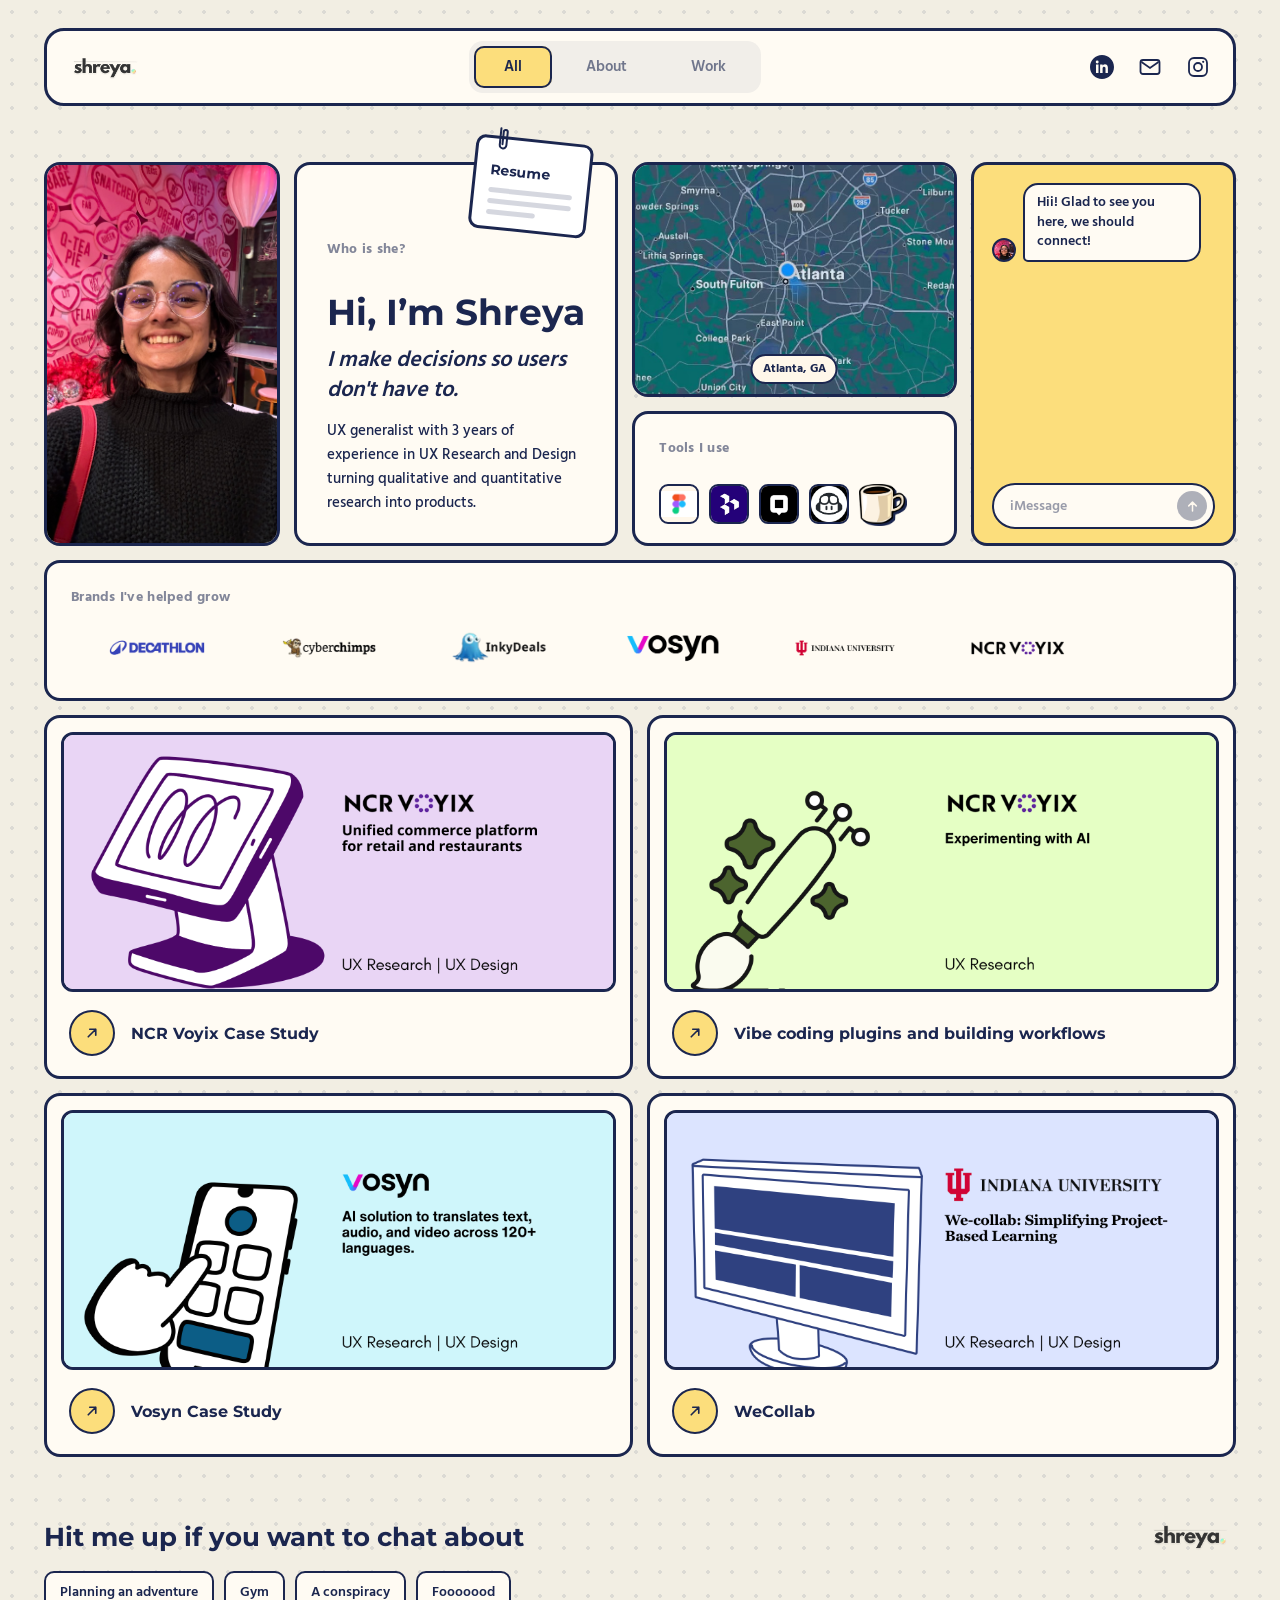
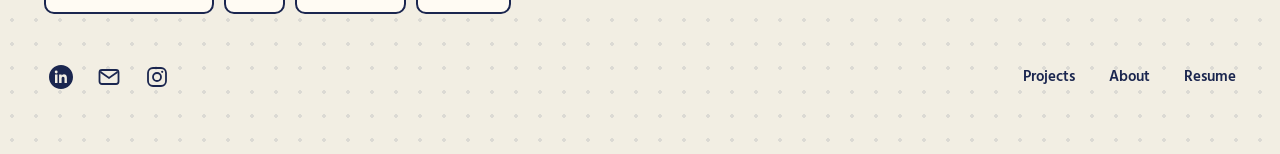
==== index.html @ 2e312603 "Center the case study column and stop the card overflowing on narrow screens Co-Authored-By: Claude " ====
<!DOCTYPE html>
<html lang="en">
<head>
  <!-- Google tag (gtag.js) -->
  <script async src="https://www.googletagmanager.com/gtag/js?id=G-S7SCK7FHKJ"></script>
  <script>
    window.dataLayer = window.dataLayer || [];
    function gtag(){dataLayer.push(arguments);}
    gtag('js', new Date());

    gtag('config', 'G-S7SCK7FHKJ');
  </script>
  <meta charset="UTF-8" />
  <meta name="viewport" content="width=device-width, initial-scale=1.0" />
  <title>Shreya Pabalkar — UX Researcher &amp; Designer</title>
  <meta name="description" content="Shreya Pabalkar — a UX Designer turning bizarre ideas into beautifully organized realities." />
  <link rel="preconnect" href="https://fonts.googleapis.com" />
  <link rel="preconnect" href="https://fonts.gstatic.com" crossorigin />
  <link href="https://fonts.googleapis.com/css2?family=Montserrat:wght@600;700;800&family=Hind:wght@400;500;600;700&display=swap" rel="stylesheet" />
  <link rel="stylesheet" href="style.css?v=51" />
  <link rel="icon" href="data:image/svg+xml,<svg xmlns='http://www.w3.org/2000/svg' viewBox='0 0 100 100'><text y='.9em' font-size='90'>☕</text></svg>" />
</head>
<body>

  <div class="page">

    <!-- ============ HEADER ============ -->
    <header class="site-header">
      <a class="logo" href="#home" data-nav="home">
        <img src="Homepage/mylogo.png" alt="Shreya Pabalkar" />
      </a>

      <nav class="tabs" aria-label="Main">
        <button class="tab is-active" data-tab="home">All</button>
        <button class="tab" data-tab="about">About</button>
        <button class="tab" data-tab="work">Work</button>
      </nav>

      <div class="socials">
        <a data-social="linkedin" href="#" target="_blank" rel="noopener" aria-label="LinkedIn">
          <svg viewBox="0 0 24 24"><path d="M12 0C5.4 0 0 5.4 0 12s5.4 12 12 12 12-5.4 12-12S18.6 0 12 0zM8.5 18H6V9.5h2.5V18zM7.2 8.4a1.45 1.45 0 1 1 0-2.9 1.45 1.45 0 0 1 0 2.9zM18 18h-2.5v-4.4c0-1.1-.4-1.8-1.4-1.8-.8 0-1.2.5-1.4 1-.1.2-.1.5-.1.7V18h-2.5V9.5h2.5v1.1c.3-.5 1-1.3 2.3-1.3 1.7 0 3 1.1 3 3.5V18z"/></svg>
        </a>
        <a data-social="email" href="#" aria-label="Email">
          <svg viewBox="0 0 24 24" fill="none" stroke="currentColor" stroke-width="1.8"><rect x="2.5" y="5" width="19" height="14" rx="2.5"/><path d="M3.5 7l8.5 6 8.5-6"/></svg>
        </a>
        <a data-social="instagram" href="#" target="_blank" rel="noopener" aria-label="Instagram">
          <svg viewBox="0 0 24 24" fill="none" stroke="currentColor" stroke-width="1.8"><rect x="3" y="3" width="18" height="18" rx="5"/><circle cx="12" cy="12" r="4"/><circle cx="17.2" cy="6.8" r="1.1" fill="currentColor" stroke="none"/></svg>
        </a>
      </div>
    </header>

    <!-- ============ VIEW: HOME ============ -->
    <main id="view-home" class="view">

      <div class="bento-grid">

        <!-- photo -->
        <div class="card box-b card-photo">
          <img id="hero-photo" alt="Shreya Pabalkar" />
        </div>

        <!-- about + resume -->
        <div class="card box-a card-intro">
          <a class="resume-paper" id="resume-link" data-resume href="#" target="_blank" rel="noopener" aria-label="Open resume PDF">
            <svg class="paperclip" viewBox="0 0 24 34" aria-hidden="true">
              <path d="M8 3 v20 a4 4 0 0 0 8 0 V7 a2.4 2.4 0 0 0 -4.8 0 v15"
                    fill="none" stroke="#1B264F" stroke-width="2.4" stroke-linecap="round"/>
            </svg>
            <span class="paper-title">Resume</span>
            <span class="paper-line"></span>
            <span class="paper-line"></span>
            <span class="paper-line short"></span>
          </a>
          <div class="intro-body">
            <p class="card-label" id="hero-label">Who is she?</p>
            <h1 id="hero-title"></h1>
            <p class="intro-tagline" id="hero-tagline"></p>
            <p class="intro-about" id="hero-about"></p>
          </div>
        </div>

        <!-- map -->
        <div class="card box-a card-map">
          <img src="Homepage/atlanta-map.jpg" alt="Map of Atlanta, GA" />
          <span class="map-label" id="map-label">Atlanta, GA</span>
        </div>

        <!-- tools -->
        <div class="card box-b card-tools">
          <p class="card-label">Tools I use</p>
          <div class="tools-row" id="tools-home">
            <span class="mug-wrap" id="mug-wrap" tabindex="0" role="img" aria-label="Coffee mug">
              <span class="steam" aria-hidden="true"><span></span><span></span><span></span></span>
              <img id="hero-mug" alt="" />
            </span>
          </div>
        </div>

        <!-- chat -->
        <div class="card chat-card card-chat" id="chat-card">
          <div class="chat-thread" id="chat-thread"></div>
          <form class="chat-input-row" id="chat-form" autocomplete="off">
            <input class="chat-input" id="chat-input" type="text" placeholder="iMessage" maxlength="180" aria-label="Type a message" />
            <button class="chat-send" id="chat-send" type="submit" aria-label="Send message" disabled>
              <svg viewBox="0 0 24 24" fill="none" stroke="currentColor" stroke-width="2.4" stroke-linecap="round" stroke-linejoin="round"><path d="M12 19V5M6 11l6-6 6 6"/></svg>
            </button>
          </form>
        </div>
      </div>

      <section class="brands-section">
        <div class="card box-white card-brands">
          <p class="card-label" id="brands-label">Brands that trust me</p>
          <div class="marquee">
            <div class="marquee-track" id="brands"></div>
          </div>
        </div>
      </section>

      <div class="projects-masonry">
        <div class="masonry-col" id="projects-home-col1"></div>
        <div class="masonry-col" id="projects-home-col2"></div>
      </div>
    </main>

    <!-- ============ VIEW: ABOUT ============ -->
    <main id="view-about" class="view" hidden>
      <div class="about-simple">
        <div class="card box-white card-story" id="about-story"></div>
        <div class="about-secondary">
          <div class="card box-a card-carousel" id="about-carousel"></div>
          <div class="card box-b card-spotify" id="about-spotify"></div>
        </div>
      </div>
    </main>

    <!-- ============ VIEW: WORK ============ -->
    <main id="view-work" class="view" hidden>
      <div class="card box-white card-timeline">
        <div class="timeline" id="timeline"></div>
      </div>
      <div class="projects-grid" id="projects-work"></div>
      <section class="testimonials-section" hidden>
        <div class="testimonials-grid" id="testimonials"></div>
      </section>
    </main>

    <!-- ============ VIEW: PROJECT DETAIL ============ -->
    <main id="view-project" class="view" hidden>
      <a class="back-link" id="project-back" href="#work" data-nav="work">← All work</a>
      <div class="project-layout no-nav" id="project-layout">
        <nav class="project-nav" id="project-nav" hidden>
          <ul id="project-nav-list"></ul>
        </nav>
        <div class="card box-white card-project-detail">
          <p class="card-label" id="project-category"></p>
          <h1 id="project-title"></h1>
          <!-- password gate: shown instead of the body for protected sub-pages (see unlockSecurePage in script.js) -->
          <div class="gate" id="project-gate" hidden>
            <svg class="gate-lock" viewBox="0 0 24 24" fill="none" stroke="currentColor" stroke-width="2" stroke-linecap="round" stroke-linejoin="round" aria-hidden="true"><rect x="4.5" y="10.5" width="15" height="10" rx="2.5"/><path d="M8 10.5V7.5a4 4 0 0 1 8 0v3"/></svg>
            <h2>This case study is password-protected</h2>
            <p>Enter the password to read it. Don't have one? <a data-social="email" href="#">Get in touch</a> and I'll send it over.</p>
            <form class="gate-form" id="gate-form" autocomplete="off">
              <div class="gate-field">
                <input class="gate-input" id="gate-input" type="password" placeholder="Password" aria-label="Password" aria-describedby="gate-error" autocomplete="off" autocapitalize="off" autocorrect="off" spellcheck="false" />
                <button class="gate-eye" id="gate-eye" type="button" aria-label="Show password" aria-pressed="false">
                  <svg class="eye-open" viewBox="0 0 24 24" fill="none" stroke="currentColor" stroke-width="2" stroke-linecap="round" stroke-linejoin="round" aria-hidden="true"><path d="M2 12s3.6-7 10-7 10 7 10 7-3.6 7-10 7S2 12 2 12z"/><circle cx="12" cy="12" r="3"/></svg>
                  <svg class="eye-off" viewBox="0 0 24 24" fill="none" stroke="currentColor" stroke-width="2" stroke-linecap="round" stroke-linejoin="round" aria-hidden="true"><path d="M3 3l18 18"/><path d="M10.6 6.1A10.7 10.7 0 0 1 12 6c6.4 0 10 6 10 6a17 17 0 0 1-3.2 3.9M6.6 7.6A17 17 0 0 0 2 12s3.6 6 10 6a10.5 10.5 0 0 0 4.2-.9"/><path d="M9.9 9.9a3 3 0 0 0 4.2 4.2"/></svg>
                </button>
              </div>
              <button class="gate-btn" id="gate-btn" type="submit">Unlock</button>
            </form>
            <p class="gate-error" id="gate-error" role="alert" hidden>That's not the right password — try again.</p>
          </div>
          <div class="project-body" id="project-body"></div>
          <div class="project-gallery" id="project-gallery"></div>
        </div>
      </div>
      <div class="card box-white card-more-projects">
        <p class="card-label">More case studies</p>
        <div class="more-projects-track" id="more-projects"></div>
      </div>
    </main>

    <!-- ============ FOOTER ============ -->
    <footer class="site-footer">
      <div class="footer-top">
        <div>
          <h2 id="chat-title">Hit me up if you want to chat about</h2>
          <div class="chat-chips" id="chat-chips"></div>
        </div>
        <a class="logo footer-logo" href="#home" data-nav="home">
          <img src="Homepage/mylogo.png" alt="Shreya Pabalkar" />
        </a>
      </div>
      <div class="footer-bottom">
        <div class="socials">
          <a data-social="linkedin" href="#" target="_blank" rel="noopener" aria-label="LinkedIn">
            <svg viewBox="0 0 24 24"><path d="M12 0C5.4 0 0 5.4 0 12s5.4 12 12 12 12-5.4 12-12S18.6 0 12 0zM8.5 18H6V9.5h2.5V18zM7.2 8.4a1.45 1.45 0 1 1 0-2.9 1.45 1.45 0 0 1 0 2.9zM18 18h-2.5v-4.4c0-1.1-.4-1.8-1.4-1.8-.8 0-1.2.5-1.4 1-.1.2-.1.5-.1.7V18h-2.5V9.5h2.5v1.1c.3-.5 1-1.3 2.3-1.3 1.7 0 3 1.1 3 3.5V18z"/></svg>
          </a>
          <a data-social="email" href="#" aria-label="Email">
            <svg viewBox="0 0 24 24" fill="none" stroke="currentColor" stroke-width="1.8"><rect x="2.5" y="5" width="19" height="14" rx="2.5"/><path d="M3.5 7l8.5 6 8.5-6"/></svg>
          </a>
          <a data-social="instagram" href="#" target="_blank" rel="noopener" aria-label="Instagram">
            <svg viewBox="0 0 24 24" fill="none" stroke="currentColor" stroke-width="1.8"><rect x="3" y="3" width="18" height="18" rx="5"/><circle cx="12" cy="12" r="4"/><circle cx="17.2" cy="6.8" r="1.1" fill="currentColor" stroke="none"/></svg>
          </a>
        </div>
        <nav class="footer-links">
          <a href="#work" data-nav="work">Projects</a>
          <a href="#about" data-nav="about">About</a>
          <a data-resume href="#" target="_blank" rel="noopener">Resume</a>
        </nav>
      </div>
    </footer>
  </div>

  <script src="script.js?v=43"></script>
</body>
</html>
---- style.css ----
/* ============ Shreya's portfolio — light neobrutalism ============
   Palette: cream page bg (F2EEE3, dot-grid texture), white cards, thick
   navy (1B264F) borders + hard offset shadows (no blur), yellow (FFD23F)
   as the one accent color for CTAs/active states. Project-card thumbnails
   keep their own pastel tints.
   Fonts: Montserrat (headings), Hind (body/UI, and italic for accent lines). */

:root {
  --bg: #F2EEE3;
  --card: #FFFBF3;
  --navy: #1B264F;         /* border / shadow / ink / decorative dark fills */
  --ink: #1B264F;
  --ink-soft: #4b4f5a;
  --muted: #6b6f78;
  --yellow: #fcde7c;
  --cream: #FFF7EA;         /* light text/fill used on top of navy or yellow */
  --box-a: #FFFBF3;
  --box-b: #FFFBF3;

  --border-w: 3px;
  --radius: 16px;
  --shadow-x: 5px;
  --shadow-y: 5px;
  --shadow: var(--shadow-x) var(--shadow-y) 0 var(--navy);
  --shadow-sm: 4px 4px 0 var(--navy);
}

* { margin: 0; padding: 0; box-sizing: border-box; }

body {
  font-family: "Hind", "Segoe UI", sans-serif;
  color: var(--ink);
  min-height: 100vh;
  background-color: var(--bg);
  background-image: radial-gradient(rgba(27, 38, 79, 0.10) 1.6px, transparent 1.6px);
  background-size: 24px 24px;
}

.page {
  max-width: 1240px;
  margin: 0 auto;
  padding: 28px 24px 60px;
}

h1, h2, .paper-title { font-family: "Montserrat", sans-serif; }

/* ============ card palette — neobrutalist: white, bordered, hard shadow ============ */
.card {
  background: var(--card);
  color: var(--ink);
  border-radius: var(--radius);
  padding: 24px;
  border: var(--border-w) solid var(--navy);
  box-shadow: none;
  transition: box-shadow 0.15s ease, transform 0.15s ease;
}
.card:hover { box-shadow: var(--shadow); }
.box-a, .box-b, .box-white { background: var(--card); color: var(--ink); }

.card-label {
  font-size: 13.5px;
  font-weight: 700;
  letter-spacing: 0.02em;
  color: rgba(27, 38, 79, 0.55);
  margin-bottom: 14px;
}

/* ============ header ============
   Sticky, white, bordered — stays put while the page scrolls beneath it
   (similar to marco.fyi's persistent nav). */
.site-header {
  position: sticky;
  top: 16px;
  z-index: 40;
  display: flex;
  align-items: center;
  justify-content: space-between;
  gap: 16px;
  margin-bottom: 56px;
  padding: 10px 18px;
  border-radius: 20px;
  background: var(--card);
  border: var(--border-w) solid var(--navy);
  box-shadow: none;
  transition: box-shadow 0.15s ease;
}
.site-header:hover { box-shadow: var(--shadow-sm); }

.logo { display: inline-flex; align-items: center; }
.logo img { height: 26px; display: block; }
.footer-logo img { height: 30px; }

.tabs {
  display: flex;
  gap: 4px;
  background: rgba(27, 38, 79, 0.06);
  border-radius: 14px;
  padding: 5px;
}
.tab {
  border: 0;
  background: transparent;
  font-family: "Hind", sans-serif;
  font-size: 15px;
  font-weight: 600;
  color: rgba(27, 38, 79, 0.6);
  padding: 9px 30px;
  border-radius: 10px;
  cursor: pointer;
  transition: all 0.18s ease;
}
.tab:hover { color: var(--ink); }
.tab.is-active {
  background: var(--yellow);
  color: var(--ink);
  box-shadow: 0 0 0 2px var(--navy) inset;
}

.socials { display: flex; gap: 14px; align-items: center; }
.socials a {
  width: 34px; height: 34px;
  display: grid; place-items: center;
  color: var(--ink);
  transition: transform 0.15s ease;
}
.socials a:hover { transform: translateY(-2px); }
.socials svg { width: 24px; height: 24px; fill: currentColor; }
.socials svg[fill="none"] { fill: none; }

/* ============ home bento grid ============
   Row/card sizes are fixed px per breakpoint — they only change because a
   media query says so, never because content (e.g. chat messages) grew. */
.bento-grid {
  display: grid;
  grid-template-columns: 0.8fr 1.1fr 1.1fr 0.9fr;
  grid-template-rows: 235px 135px;
  grid-template-areas:
    "photo intro map   chat"
    "photo intro tools chat";
  gap: 14px;
  margin-bottom: 14px;
}

.card-intro {
  grid-area: intro;
  position: relative;
  padding: 0;
}
.intro-body {
  height: 100%;
  overflow: hidden;
  padding: 74px 30px 30px;
  display: flex;
  flex-direction: column;
  justify-content: flex-start;
}
.card-intro .card-label {
  margin-bottom: 30px;
}
.card-intro h1 {
  font-size: 36px;
  font-weight: 700;
  margin-bottom: 12px;
}
.intro-tagline {
  font-family: "Hind", sans-serif;
  font-style: italic;
  font-size: 22px;
  font-weight: 600;
  line-height: 1.35;
  margin-bottom: 14px;
}
.intro-about {
  font-size: 15px;
  line-height: 1.6;
  font-weight: 500;
}

/* resume "paper" clipped to the box, hanging over the top edge — same
   bordered/hard-shadow treatment as every other card, just smaller + tilted */
.resume-paper {
  position: absolute;
  top: -26px;
  right: 30px;
  width: 118px;
  padding: 22px 14px 12px;
  background: #FFFFFF;
  border: var(--border-w) solid var(--navy);
  border-radius: 10px;
  box-shadow: none;
  transform: rotate(6deg);
  text-decoration: none;
  z-index: 4;
  transition: transform 0.15s ease, box-shadow 0.15s ease;
  transform-origin: 50% 100%;
}
.resume-paper:hover {
  transform: rotate(1deg) translate(-2px, -2px);
  box-shadow: 5px 5px 0 var(--navy);
}
.resume-paper.flipping { animation: paperFlip 0.55s ease; }
@keyframes paperFlip {
  0%   { transform: rotate(6deg) rotateY(0deg); }
  45%  { transform: rotate(6deg) rotateY(-30deg) scale(1.04); }
  100% { transform: rotate(6deg) rotateY(0deg); }
}
.paperclip {
  position: absolute;
  top: -14px;
  left: 14px;
  width: 20px;
  height: 30px;
}
.paper-title {
  display: block;
  font-weight: 700;
  font-size: 14px;
  color: var(--navy);
  margin-bottom: 9px;
}
.paper-line {
  display: block;
  height: 5px;
  border-radius: 3px;
  background: rgba(27, 38, 79, 0.18);
  margin-bottom: 6px;
}
.paper-line.short { width: 58%; margin-bottom: 0; }

/* photo — the real photo, uncut, filling the box like every other card */
.card-photo { grid-area: photo; padding: 0; overflow: hidden; }
.card-photo img { width: 100%; height: 100%; object-fit: cover; object-position: center 25%; display: block; }

/* map — real cropped map photo, same footprint as every other bento box */
.card-map {
  grid-area: map;
  padding: 0;
  overflow: hidden;
  position: relative;
}
.card-map img { width: 100%; height: 100%; object-fit: cover; object-position: center; display: block; }
.map-label {
  position: absolute;
  left: 50%;
  bottom: 10px;
  transform: translateX(-50%);
  font-family: "Hind", sans-serif;
  font-size: 12px;
  font-weight: 700;
  color: var(--ink);
  background: var(--cream);
  border: 2px solid var(--navy);
  padding: 3px 10px;
  border-radius: 999px;
}

/* tools — same footprint as the boxes above, icons + mug aligned in one row */
.card-tools {
  grid-area: tools;
  position: relative;
  display: flex;
  flex-direction: column;
}
.card-tools .card-label { margin-bottom: 22px; }
.tools-row { display: flex; gap: 10px; align-items: center; flex-wrap: wrap; flex: 1; }
.tool {
  width: 40px; height: 40px;
  display: grid; place-items: center;
  border-radius: 9px;
  overflow: hidden;
  border: 2px solid var(--navy);
  background: var(--cream);
}
.tool img { width: 100%; height: 100%; object-fit: contain; display: block; }

/* mug — sits inline with the tool icons, a touch larger so it still pops */
.mug-wrap {
  position: relative;
  width: 46px;
  height: 46px;
  display: grid;
  place-items: center;
  cursor: pointer;
  outline: none;
  flex: none;
}
.mug-wrap img {
  width: 100%; height: 100%;
  object-fit: contain;
  filter: drop-shadow(2px 2px 0 var(--navy));
  transition: transform 0.25s ease;
}
.mug-wrap:hover img, .mug-wrap:focus-visible img { transform: translateY(-2px) rotate(-6deg); }
.steam { position: absolute; left: 50%; bottom: 78%; width: 1px; height: 1px; pointer-events: none; }
.steam span {
  position: absolute;
  bottom: 0;
  width: 3px; height: 12px;
  border-radius: 3px;
  background: rgba(27, 38, 79, 0);
}
.mug-wrap:hover .steam span, .mug-wrap:focus-visible .steam span { animation: steamRise 1.3s ease-in infinite; }
.steam span:nth-child(1) { left: -6px; animation-delay: 0s; }
.steam span:nth-child(2) { left: 0px; animation-delay: 0.35s; }
.steam span:nth-child(3) { left: 6px; animation-delay: 0.7s; }
@keyframes steamRise {
  0%   { opacity: 0; transform: translateY(0) scaleX(1); background: rgba(27, 38, 79, 0.45); }
  18%  { opacity: 0.7; }
  100% { opacity: 0; transform: translateY(-24px) scaleX(1.6); background: rgba(27, 38, 79, 0); }
}

/* ============ chat card — bright yellow, matching the accent color ============ */
.chat-card {
  grid-area: chat;
  background: var(--yellow);
  border: var(--border-w) solid var(--navy);
  color: var(--ink);
  display: flex;
  flex-direction: column;
  padding: 18px 18px 14px;
  height: 100%;
  overflow: hidden;
}
.chat-thread {
  flex: 1;
  min-height: 0; /* let a flex child actually shrink/scroll instead of stretching its parent */
  overflow-y: auto;
  display: flex;
  flex-direction: column;
  gap: 8px;
  margin-bottom: 10px;
  scrollbar-width: thin;
}
.chat-row { display: flex; align-items: flex-end; gap: 7px; }
.chat-row.chat-out { justify-content: flex-end; }
.chat-avatar {
  width: 24px; height: 24px;
  border-radius: 50%;
  object-fit: cover;
  object-position: top center;
  flex: none;
  border: 2px solid var(--navy);
  background: var(--navy);
}
.chat-bubble {
  max-width: 80%;
  padding: 8px 12px;
  border-radius: 15px;
  border: 2px solid var(--navy);
  font-size: 14px;
  font-weight: 600;
  line-height: 1.4;
  animation: bubbleIn 0.22s ease;
}
.chat-row.chat-in .chat-bubble { background: var(--card); color: var(--navy); border-bottom-left-radius: 5px; }
.chat-row.chat-out .chat-bubble { background: var(--navy); color: var(--cream); border-bottom-right-radius: 5px; }
.chat-email-link { display: inline-block; margin-top: 4px; color: inherit; opacity: 0.8; font-size: 12px; text-decoration: underline; }
@keyframes bubbleIn {
  from { opacity: 0; transform: translateY(6px) scale(0.96); }
  to   { opacity: 1; transform: none; }
}

.chat-input-row {
  display: flex;
  align-items: center;
  gap: 8px;
  background: var(--card);
  border: 2px solid var(--navy);
  border-radius: 999px;
  padding: 6px 6px 6px 16px;
}
.chat-input {
  flex: 1;
  border: 0;
  background: transparent;
  outline: none;
  color: var(--ink);
  font-family: "Hind", sans-serif;
  font-size: 14px;
  font-weight: 600;
  min-width: 0;
}
.chat-input::placeholder { color: rgba(27, 38, 79, 0.45); }
.chat-send {
  width: 30px; height: 30px;
  border-radius: 50%;
  border: 2px solid var(--navy);
  background: var(--navy);
  color: var(--cream);
  display: grid;
  place-items: center;
  cursor: pointer;
  flex: none;
  transition: opacity 0.15s ease, transform 0.15s ease;
}
.chat-send:disabled { opacity: 0.35; cursor: default; }
.chat-send:not(:disabled):hover { transform: scale(1.07); }
.chat-send svg { width: 15px; height: 15px; }

/* ============ brands carousel — steps to the next logo every 1s (script.js) ============ */
.brands-section { margin-bottom: 14px; }
.card-brands .marquee {
  overflow-x: auto;
  margin-top: 4px;
  scroll-behavior: smooth;
  scrollbar-width: none;
  -ms-overflow-style: none;
}
.card-brands .marquee::-webkit-scrollbar { display: none; }
.marquee-track { display: flex; align-items: center; width: max-content; }
.brand-card { display: grid; place-items: center; padding: 0 34px; }
.brand-card img { height: 52px; max-width: 210px; object-fit: contain; display: block; }

/* ============ projects ============ */
.projects-grid {
  display: grid;
  grid-template-columns: 1fr 1fr;
  gap: 14px;
  margin-bottom: 14px;
}

/* Home's featured-projects + calendar grid — two independent columns so
   cards can be different heights (driven by their own content), matching
   the varied-size bento look, instead of a strict equal-height grid. */
.projects-masonry {
  display: flex;
  align-items: flex-start;
  gap: 14px;
  margin-bottom: 14px;
}
.masonry-col {
  display: flex;
  flex-direction: column;
  gap: 14px;
  flex: 1;
  min-width: 0;
}
.project-card {
  display: block;
  text-decoration: none;
  background: var(--card);
  color: var(--ink);
  padding: 14px 14px 20px;
  transition: transform 0.15s ease, box-shadow 0.15s ease;
}
.project-card:hover { transform: translate(-3px, -3px); box-shadow: 7px 7px 0 var(--navy); }
.project-thumb {
  border-radius: 12px;
  height: 260px;
  margin-bottom: 18px;
  display: grid;
  place-items: center;
  overflow: hidden;
  border: var(--border-w) solid var(--navy);
}
.project-thumb img { width: 100%; height: 100%; object-fit: cover; }
.project-thumb .thumb-emoji { font-size: 84px; filter: drop-shadow(2px 4px 0 rgba(27,38,79,.35)); }

.project-meta { display: flex; align-items: center; gap: 16px; padding: 0 8px; }
.project-arrow {
  width: 46px; height: 46px;
  border-radius: 50%;
  background: var(--yellow);
  border: 2px solid var(--navy);
  color: var(--navy);
  display: grid; place-items: center;
  flex: none;
}
.project-arrow svg { width: 18px; height: 18px; stroke: var(--navy); }
.project-meta h3 { font-family: "Montserrat", sans-serif; font-size: 16px; font-weight: 700; }

/* ============ project detail ============ */
.back-link {
  display: inline-block;
  font-weight: 700;
  color: var(--ink);
  text-decoration: none;
  margin-bottom: 14px;
}
.back-link:hover { text-decoration: underline; }

/* left scrollspy nav + right content column; collapses to one column when a
   project.md has no ## sections (renderProject() toggles .no-nav) */
.project-layout { display: grid; grid-template-columns: 190px minmax(0, 1fr); gap: 28px; align-items: start; }
.project-layout.no-nav { grid-template-columns: minmax(0, 1fr); }
.project-nav { position: sticky; top: 104px; }
.project-nav ul { list-style: none; display: flex; flex-direction: column; gap: 2px; }
.project-nav button {
  display: block;
  width: 100%;
  text-align: left;
  background: none;
  border: none;
  border-left: 3px solid rgba(27, 38, 79, 0.15);
  cursor: pointer;
  font-family: "Hind", sans-serif;
  font-size: 14px;
  font-weight: 600;
  color: var(--ink-soft);
  padding: 8px 0 8px 14px;
  transition: color 0.15s ease, border-color 0.15s ease;
}
.project-nav button:hover { color: var(--ink); }
.project-nav button.is-active { color: var(--ink); font-weight: 700; border-left-color: var(--brand, var(--yellow)); }

.card-project-detail { margin-bottom: 14px; }
.card-project-detail h1 { font-size: 32px; font-weight: 700; margin-bottom: 18px; }
/* a small brand-color tick before the category label — the one "minimal color" touch
   that shows up outside the stat cards when a project sets Work/page.md's `color` field */
.card-project-detail #project-category:not(:empty)::before {
  content: "";
  display: inline-block;
  width: 8px; height: 8px;
  border-radius: 50%;
  background: var(--brand, var(--yellow));
  margin-right: 8px;
  vertical-align: middle;
}
.project-body p { line-height: 1.65; font-weight: 500; margin-bottom: 16px; }
.project-body p a { color: inherit; }
.project-body ul { margin: 0 0 16px 22px; }
.project-body li { line-height: 1.65; font-weight: 500; margin-bottom: 6px; }
.project-body blockquote {
  font-family: "Hind", sans-serif;
  font-style: italic;
  font-weight: 600;
  font-size: 16px;
  line-height: 1.5;
  color: var(--ink-soft);
  border-left: 3px solid var(--brand, var(--yellow));
  padding-left: 16px;
  margin: 4px 0 20px;
}
.project-inline-img {
  max-width: 300px;
  max-height: 400px;
  width: auto;
  height: auto;
  object-fit: contain;
  border-radius: 12px;
  border: var(--border-w) solid var(--navy);
  display: block;
  margin: 4px 0 20px;
}

/* an explicit text+image pairing (see script.js's mediaRowImg) — text on the
   left, image on the right; stacks on narrow screens */
.media-row { display: grid; grid-template-columns: 1fr auto; align-items: stretch; gap: 20px; margin: 4px 0 20px; }
.media-row-text { display: flex; flex-direction: column; }
.media-row-text > *:last-child { margin-bottom: 0; }
.media-row-text .stat-grid { flex: 1; }
.media-row .project-inline-img { margin: 0; }
/* "{wide}" images (diagrams): full column width, bordered like the feature cards */
.project-inline-img.is-wide { max-width: 100%; max-height: none; width: 100%; border: 2px solid var(--navy); background: var(--card); }
.project-section { scroll-margin-top: 112px; }
.project-section + .project-section { margin-top: 64px; }
.project-subhead { font-family: "Montserrat", sans-serif; font-size: 19px; font-weight: 700; margin: 26px 0 12px; }
.project-subhead:first-child { margin-top: 0; }
/* "### " in-section heading — a lighter beat than .project-subhead's section titles,
   but still a real heading (not just a bold paragraph) */
.project-subhead2 { font-family: "Montserrat", sans-serif; font-size: 22px; font-weight: 700; margin: 24px 0 10px; color: var(--brand, var(--ink)); }
/* a paragraph that's *only* a bold label (e.g. "**My work:**") reads as a mini-heading */
.project-body p.project-label { font-size: 17px; font-weight: 700; color: var(--ink); margin-bottom: 8px; }

/* "**Impact:** ..." (bold lead-in + real text) gets boxed instead of a plain <p> */
.callout-card {
  background: #F1E9FB;
  border: 2px solid var(--navy);
  border-radius: 12px;
  padding: 16px 18px;
  margin: 4px 0 20px;
}
.callout-card p { margin-bottom: 0; }

/* a bullet block of only images (see clientLogos() in script.js) — a bordered
   logo strip, e.g. for a "clients I work with" list */
.client-logos-card {
  background: var(--card);
  border: 2px solid var(--navy);
  border-radius: 12px;
  padding: 16px 18px;
  margin: 4px 0 20px;
}
.client-logos-row { display: flex; flex-wrap: wrap; gap: 12px; }
.client-logo-img { width: 150px; height: 75px; object-fit: cover; border: 2px solid var(--navy); border-radius: 8px; display: block; }

/* infographic bullet blocks — see statGrid()/featureGrid() in script.js */
.stat-grid { display: grid; grid-template-columns: repeat(auto-fit, minmax(120px, 1fr)); gap: 10px; margin: 4px 0 20px; }
.stat-card { border: 2px solid var(--navy); border-radius: 10px; padding: 10px 12px; background: var(--bg); }
.stat-value { font-family: "Montserrat", sans-serif; font-size: 21px; font-weight: 800; line-height: 1; margin-bottom: 4px; color: var(--brand, var(--ink)); }
.stat-label { font-weight: 700; font-size: 12px; margin-bottom: 2px; }
.stat-desc { font-size: 11px; font-weight: 500; color: var(--ink-soft); line-height: 1.4; }

.feature-grid { display: grid; grid-template-columns: repeat(auto-fit, minmax(220px, 1fr)); gap: 14px; margin: 4px 0 20px; }
.feature-card {
  border: 2px solid var(--navy);
  border-radius: 12px;
  padding: 16px;
  background: var(--card);
  transition: transform 0.15s ease, box-shadow 0.15s ease;
}
.feature-card:hover { transform: translate(-2px, -2px); box-shadow: 4px 4px 0 var(--navy); }
.feature-title { font-family: "Montserrat", sans-serif; font-size: 15px; font-weight: 700; margin-bottom: 6px; }
.feature-card p { font-size: 13.5px; line-height: 1.55; font-weight: 500; color: var(--ink-soft); margin: 0; }
.project-gallery {
  display: grid;
  grid-template-columns: repeat(auto-fill, minmax(260px, 1fr));
  gap: 14px;
  margin-top: 8px;
}
.project-gallery img {
  width: 100%;
  aspect-ratio: 4 / 3;
  object-fit: cover;
  border-radius: 12px;
  border: var(--border-w) solid var(--navy);
  display: block;
}
.gallery-item { position: relative; margin: 0; }
.gallery-item figcaption {
  position: absolute;
  left: var(--border-w);
  right: var(--border-w);
  bottom: var(--border-w);
  padding: 22px 14px 12px;
  border-radius: 0 0 9px 9px;
  background: linear-gradient(to top, rgba(27, 38, 79, 0.92), rgba(27, 38, 79, 0));
  color: var(--cream);
  font-size: 14px;
  font-weight: 600;
  line-height: 1.35;
  opacity: 0;
  transform: translateY(6px);
  transition: opacity 0.18s ease, transform 0.18s ease;
  pointer-events: none;
}
.gallery-item:hover figcaption { opacity: 1; transform: none; }
/* an inline project image with a hover caption: the figure takes over the image's
   box (width + margins) so the layout doesn't shift */
.inline-figure { width: fit-content; max-width: 100%; margin: 4px 0 20px; }
.inline-figure.is-wide { width: 100%; }
.inline-figure .project-inline-img { margin: 0; }
.media-row .inline-figure { margin: 0; align-self: start; }

/* "More case studies" strip at the bottom of every project page — a single row,
   step-carousel behavior matching the brands section (see script.js) */
.card-more-projects { margin-top: 14px; }
.more-projects-track {
  display: flex;
  gap: 14px;
  overflow-x: auto;
  scroll-behavior: smooth;
  scrollbar-width: none;
  -ms-overflow-style: none;
}
.more-projects-track::-webkit-scrollbar { display: none; }
.more-project-tile { flex: 0 0 140px; text-decoration: none; color: inherit; }
.more-project-thumb {
  width: 140px;
  height: 100px;
  border-radius: 10px;
  border: 2px solid var(--navy);
  overflow: hidden;
  display: grid;
  place-items: center;
  transition: transform 0.15s ease, box-shadow 0.15s ease;
}
.more-project-thumb img { width: 100%; height: 100%; object-fit: cover; }
.more-project-tile:hover .more-project-thumb { transform: translate(-2px, -2px); box-shadow: 4px 4px 0 var(--navy); }
.more-project-tile p { margin-top: 8px; font-size: 12.5px; font-weight: 700; line-height: 1.35; text-align: center; }

/* ============ about view ============ */
.about-simple { display: flex; flex-direction: column; gap: 14px; }
.about-secondary { display: grid; grid-template-columns: 1.3fr 1fr; gap: 14px; align-items: stretch; }

.card-story h2 { font-size: 25px; font-weight: 700; margin-bottom: 18px; }
.card-story p:not(.card-label) { line-height: 1.65; font-weight: 500; margin-bottom: 16px; }
.card-story .card-label { margin-top: 6px; margin-bottom: 8px; }
.card-story a { color: inherit; }

.img-fallback {
  width: 100%; height: 220px;
  border-radius: 12px;
  border: 2px dashed var(--navy);
  display: grid; place-items: center;
  background: var(--bg);
  color: var(--ink-soft); font-weight: 700;
  margin-bottom: 16px;
}

/* photo carousel — combined hobbies + outdoors, one image at a time */
.card-carousel { display: flex; flex-direction: column; }
.carousel-stage {
  display: flex;
  align-items: center;
  gap: 12px;
  margin-bottom: 14px;
}
.carousel-stage img {
  flex: 1;
  min-width: 0;
  width: 100%;
  aspect-ratio: 4 / 3;
  object-fit: cover;
  border-radius: 12px;
  border: var(--border-w) solid var(--navy);
  display: block;
}
.carousel-arrow {
  width: 40px; height: 40px;
  border-radius: 50%;
  background: var(--yellow);
  border: 2px solid var(--navy);
  color: var(--navy);
  display: grid; place-items: center;
  flex: none;
  cursor: pointer;
  transition: transform 0.15s ease;
}
.carousel-arrow:hover { transform: translate(-2px, -2px); }
.carousel-arrow svg { width: 18px; height: 18px; }
.carousel-caption { font-weight: 600; font-size: 14.5px; color: var(--ink-soft); margin-bottom: 12px; min-height: 20px; }
.carousel-dots { display: flex; gap: 8px; }
.carousel-dot {
  width: 9px; height: 9px;
  border-radius: 50%;
  border: 2px solid var(--navy);
  background: var(--card);
  cursor: pointer;
}
.carousel-dot.is-active { background: var(--yellow); }

/* spotify bento */
.card-spotify { display: flex; flex-direction: column; }
.spotify-embed { flex: 1; min-height: 352px; border-radius: 12px; overflow: hidden; border: var(--border-w) solid var(--navy); background: var(--card); }
.spotify-embed iframe { width: 100%; height: 100%; border: 0; display: block; }
.spotify-placeholder {
  flex: 1;
  display: flex;
  align-items: center;
  background: var(--bg);
  border: 2px dashed var(--navy);
  border-radius: 12px;
  padding: 24px;
}
.spotify-placeholder p { font-weight: 500; line-height: 1.55; font-size: 14.5px; color: var(--ink-soft); }

/* testimonials — 3 even bento boxes at the bottom of Work */
.testimonials-section { margin-top: 14px; }
.testimonials-grid { display: grid; grid-template-columns: repeat(3, 1fr); gap: 14px; }
.testimonial-card { display: flex; flex-direction: column; justify-content: space-between; min-height: 190px; }
.testimonial-quote { font-family: "Hind", sans-serif; font-style: italic; font-weight: 600; font-size: 16px; line-height: 1.5; }
.testimonial-name { font-family: "Montserrat", sans-serif; font-weight: 700; font-size: 14.5px; margin-top: 18px; }
.testimonial-role { font-weight: 600; font-size: 13px; opacity: 0.65; margin-top: 2px; }
.testimonial-empty {
  border-style: dashed;
  box-shadow: none;
  align-items: center;
  justify-content: center;
  text-align: center;
  background: var(--bg);
}
.testimonial-empty p { color: var(--ink-soft); font-weight: 500; font-size: 14.5px; }

/* ============ work view: timeline ============ */
.card-timeline { margin-bottom: 14px; padding: 40px 28px; }
.timeline {
  position: relative;
  display: grid;
  grid-auto-flow: column;
  grid-auto-columns: 1fr;
  gap: 12px;
}
/* horizontal connector running behind the dots — the dots' halo (see .tl-dot
   box-shadow) masks it out right around each dot so it never touches one */
.timeline::before {
  content: "";
  position: absolute;
  left: 0;
  right: 0;
  top: var(--dot-y, 50%);
  height: 2px;
  background: rgba(27, 38, 79, 0.2);
  z-index: 0;
}
.tl-item { position: relative; z-index: 1; text-align: center; padding-top: 4px; }
.tl-item h3 { font-family: "Montserrat", sans-serif; font-size: 18px; font-weight: 700; min-height: 52px; display: flex; align-items: flex-end; justify-content: center; }
.tl-item h3 a { color: inherit; text-decoration: none; }
.tl-item h3 a:hover { text-decoration: underline; }
.tl-role { font-weight: 600; opacity: 0.65; font-size: 14.5px; margin: 4px 0 14px; }
.tl-year { font-weight: 700; font-size: 13.5px; margin-bottom: 14px; }
.tl-dot {
  position: relative;
  z-index: 1;
  display: block;
  width: 14px; height: 14px;
  margin: 0 auto 6px;
  border-radius: 50%;
  border: 2px solid var(--navy);
  background: var(--dot, var(--yellow));
  box-shadow: 0 0 0 6px var(--card);
}
.tl-notes { font-size: 13px; font-weight: 500; opacity: 0.7; line-height: 1.6; margin-top: 10px; }

/* ============ footer ============ */
.site-footer { margin-top: 64px; }
.footer-top {
  display: flex;
  justify-content: space-between;
  align-items: flex-start;
  gap: 24px;
  margin-bottom: 46px;
}
.footer-top h2 { font-family: "Montserrat", sans-serif; font-size: 26px; font-weight: 700; margin-bottom: 18px; color: var(--ink); }
.chat-chips { display: flex; flex-wrap: wrap; gap: 10px; max-width: 560px; }
.chat-chips span {
  background: var(--card);
  border: 2px solid var(--navy);
  border-radius: 10px;
  padding: 8px 14px;
  font-size: 14px;
  font-weight: 600;
  box-shadow: none;
  transition: box-shadow 0.15s ease;
}
.chat-chips span:hover { box-shadow: 3px 3px 0 var(--navy); }
.footer-bottom {
  display: flex;
  justify-content: space-between;
  align-items: center;
}
.footer-links { display: flex; gap: 34px; }
.footer-links a {
  color: var(--ink);
  text-decoration: none;
  font-family: "Hind", sans-serif;
  font-weight: 600;
  font-size: 15px;
}
.footer-links a:hover { text-decoration: underline; }

/* ============ views ============ */
.view[hidden] { display: none; }

/* ============ responsive ============
   Every breakpoint below sets its own fixed grid-template-rows — box sizes
   change only because a media query says so, never because content
   (e.g. chat messages) grew. */
@media (max-width: 1020px) {
  .bento-grid {
    grid-template-columns: 1fr 1fr;
    grid-template-rows: 300px 280px 140px;
    grid-template-areas:
      "intro intro"
      "photo chat"
      "map tools";
  }
  /* the intro card is much wider (and shorter) here than on desktop, where the
     tall padding-top exists only to clear the resume paper in a narrow column */
  .intro-body { padding-top: 36px; }
  .card-intro .card-label { margin-bottom: 14px; }
  .about-secondary { grid-template-columns: 1fr; }
  .timeline { grid-auto-flow: row; grid-auto-columns: unset; grid-template-columns: 1fr 1fr; gap: 30px; }
  .timeline::before { display: none; }
  /* scrollspy nav becomes a horizontal scrollable tab strip above the content */
  .project-layout { grid-template-columns: minmax(0, 1fr); }
  .project-nav { position: static; margin-bottom: 18px; }
  .project-nav ul { flex-direction: row; overflow-x: auto; gap: 18px; border-bottom: 2px solid rgba(27, 38, 79, 0.15); padding-bottom: 4px; }
  .project-nav button { border-left: none; border-bottom: 3px solid transparent; padding: 4px 2px 8px; white-space: nowrap; }
  .project-nav button.is-active { border-left-color: transparent; border-bottom-color: var(--brand, var(--yellow)); }
  .tl-dot { box-shadow: none; }
  .testimonials-grid { grid-template-columns: 1fr; }
}

@media (max-width: 640px) {
  .page { padding: 18px 14px 30px; }
  .site-header { flex-wrap: wrap; justify-content: center; }
  .media-row { grid-template-columns: 1fr; }
  .media-row .project-inline-img { max-width: 100%; }
  .bento-grid {
    grid-template-columns: 1fr;
    grid-template-rows: 380px 320px 280px 150px 130px;
    grid-template-areas: "intro" "photo" "chat" "map" "tools";
    margin-bottom: 30px;
  }
  .intro-body { padding-top: 80px; }
  .resume-paper { top: -22px; right: 18px; }
  .projects-grid { grid-template-columns: 1fr; }
  .projects-masonry { flex-direction: column; }
  .timeline { grid-template-columns: 1fr; }
  .card-intro h1 { font-size: 29px; }
  .footer-top { flex-direction: column; }
  .project-thumb { height: 220px; }
  .tools-row { gap: 10px; }
  .tool { width: 34px; height: 34px; }
  .mug-wrap { width: 40px; height: 40px; }
}

/* ============ password gate (protected case-study sub-pages) ============ */
.gate {
  max-width: 460px;
  margin: 8px 0 24px;
  padding: 28px 26px 26px;
  background: var(--card);
  border: 2px solid var(--navy);
  border-radius: 12px;
}
.gate-lock {
  width: 38px; height: 38px;
  padding: 8px;
  margin-bottom: 14px;
  color: var(--navy);
  background: var(--yellow);
  border: 2px solid var(--navy);
  border-radius: 50%;
}
.gate h2 { font-family: "Montserrat", sans-serif; font-size: 19px; font-weight: 700; margin-bottom: 8px; }
.gate p { line-height: 1.6; font-weight: 500; color: var(--ink-soft); }
.gate p a { color: var(--ink); font-weight: 700; }
.gate-form { display: flex; gap: 10px; margin-top: 18px; }
.gate-field { position: relative; flex: 1; min-width: 0; display: flex; }
.gate-input {
  flex: 1;
  min-width: 0;
  padding-right: 46px !important;
  font: inherit;
  font-weight: 500;
  color: var(--ink);
  background: var(--card);
  border: 2px solid var(--navy);
  border-radius: 10px;
  padding: 10px 14px;
}
.gate-input:focus-visible { outline: 3px solid var(--yellow); outline-offset: 1px; }
.gate-input::placeholder { color: rgba(27, 38, 79, 0.45); }
.gate-btn {
  font: inherit;
  font-weight: 700;
  color: var(--navy);
  background: var(--yellow);
  border: 2px solid var(--navy);
  border-radius: 10px;
  padding: 10px 18px;
  cursor: pointer;
  transition: box-shadow 0.15s ease, transform 0.15s ease;
}
.gate-btn:hover:not(:disabled) { box-shadow: 3px 3px 0 var(--navy); transform: translate(-1px, -1px); }
.gate-btn:disabled { opacity: 0.55; cursor: default; }
.gate .gate-error { margin-top: 12px; font-size: 14px; font-weight: 600; color: #B3261E; }
.gate-form.is-wrong { animation: gateShake 0.35s ease; }
@keyframes gateShake {
  20%, 60% { transform: translateX(-6px); }
  40%, 80% { transform: translateX(6px); }
}
@media (prefers-reduced-motion: reduce) { .gate-form.is-wrong { animation: none; } }

/* inline link-button used in project.md, e.g. [Open the case study →](#work/ncr/ux-design) */
.project-body a.btn-link {
  display: inline-block;
  color: var(--navy);
  font-weight: 700;
  text-decoration: none;
  background: var(--yellow);
  border: 2px solid var(--navy);
  border-radius: 10px;
  padding: 8px 14px;
  transition: box-shadow 0.15s ease, transform 0.15s ease;
}
.project-body a.btn-link:hover { box-shadow: 3px 3px 0 var(--navy); transform: translate(-1px, -1px); }

/* ============ article layout (protected case-study pages) ============
   One narrow reading column, bold lead-ins on plain bullet lists instead of cards,
   small centered images with captions underneath, big pull quotes, lots of air. */
.project-body blockquote.pull-quote { margin: 52px 0; padding: 2px 0 2px 28px; border-left: 6px solid var(--brand, var(--yellow)); font-style: normal; color: var(--ink); }
.project-body .pull-quote p {
  font-family: "Montserrat", sans-serif;
  font-size: 26px;
  font-weight: 600;
  line-height: 1.4;
  letter-spacing: -0.01em;
  color: var(--ink);
  margin: 0 0 14px;
}
.pull-quote cite { display: block; font-style: normal; font-size: 15px; font-weight: 700; color: var(--ink-soft); }

.is-article .project-body { max-width: 720px; }
.is-article .project-body p { font-size: 18px; line-height: 1.8; margin-bottom: 28px; }
.is-article .project-body ul { margin: 0 0 36px 24px; }
.is-article .project-body li { font-size: 18px; line-height: 1.75; margin-bottom: 18px; }
.is-article .project-body li strong { font-weight: 700; color: var(--ink); }
.is-article .project-section + .project-section { margin-top: 96px; }
.is-article .project-subhead { font-size: 26px; margin: 0 0 24px; }
.is-article .project-subhead2 { font-size: 20px; color: var(--ink); margin: 48px 0 18px; }
.is-article .project-body > .project-section > .project-subhead2:first-child { margin-top: 0; }

.is-article .inline-figure, .is-article .inline-figure.is-wide { width: 100%; max-width: 520px; margin: 44px auto; }
.is-article .project-inline-img, .is-article .project-inline-img.is-wide {
  width: 100%; max-width: 100%; max-height: none; cursor: zoom-in; border-width: 2px;
}
/* captions sit under the image, always visible */
.is-article .gallery-item figcaption {
  position: static;
  padding: 12px 4px 0;
  background: none;
  color: var(--muted);
  font-size: 14px;
  font-weight: 500;
  text-align: center;
  opacity: 1;
  transform: none;
}

.is-article .project-body .pull-quote p { font-size: 26px; line-height: 1.4; margin: 0 0 14px; }

.lightbox {
  position: fixed; inset: 0; z-index: 100;
  display: flex; align-items: center; justify-content: center;
  padding: 24px;
  background: rgba(27, 38, 79, 0.88);
  cursor: zoom-out;
}
.lightbox img { max-width: 100%; max-height: 100%; border-radius: 12px; border: 3px solid var(--navy); background: var(--card); }

@media (max-width: 640px) {
  .project-body .pull-quote p, .is-article .project-body .pull-quote p { font-size: 21px; }
  .is-article .project-body p, .is-article .project-body li { font-size: 17px; }
}

/* "| a | b |" markdown tables (see flushBlocks in script.js) */
.project-table-wrap { overflow-x: auto; margin: 4px 0 36px; border: 2px solid var(--navy); border-radius: 12px; background: var(--card); }
.project-table { width: 100%; border-collapse: collapse; font-size: 16px; line-height: 1.6; }
.project-table th, .project-table td { text-align: left; vertical-align: top; padding: 14px 18px; border-bottom: 1px solid rgba(27, 38, 79, 0.18); }
.project-table th { font-family: "Montserrat", sans-serif; font-size: 14px; font-weight: 700; background: var(--yellow); border-bottom: 2px solid var(--navy); white-space: nowrap; }
.project-table td { font-weight: 500; }
.project-table td:first-child { font-weight: 700; }
.project-table th + th, .project-table td + td { border-left: 1px solid rgba(27, 38, 79, 0.18); }
.project-table tbody tr:last-child td { border-bottom: none; }
.project-table td:nth-child(2) { min-width: 180px; }
.project-table td:nth-child(3) { min-width: 240px; }

.gate-eye {
  position: absolute; top: 50%; right: 8px; transform: translateY(-50%);
  width: 32px; height: 32px; padding: 6px;
  display: grid; place-items: center;
  color: var(--ink-soft); background: none; border: none; border-radius: 8px; cursor: pointer;
}
.gate-eye:hover { color: var(--ink); background: rgba(27, 38, 79, 0.08); }
.gate-eye:focus-visible { outline: 3px solid var(--yellow); outline-offset: 1px; }
.gate-eye svg { width: 20px; height: 20px; }
.gate-eye .eye-off { display: none; }
.gate-eye[aria-pressed="true"] .eye-open { display: none; }
.gate-eye[aria-pressed="true"] .eye-off { display: block; }

/* article pages: the title block, lock screen and body share one centered reading column */
.is-article #project-category,
.is-article h1,
.is-article .gate,
.is-article .project-body { max-width: 720px; margin-left: auto; margin-right: auto; }
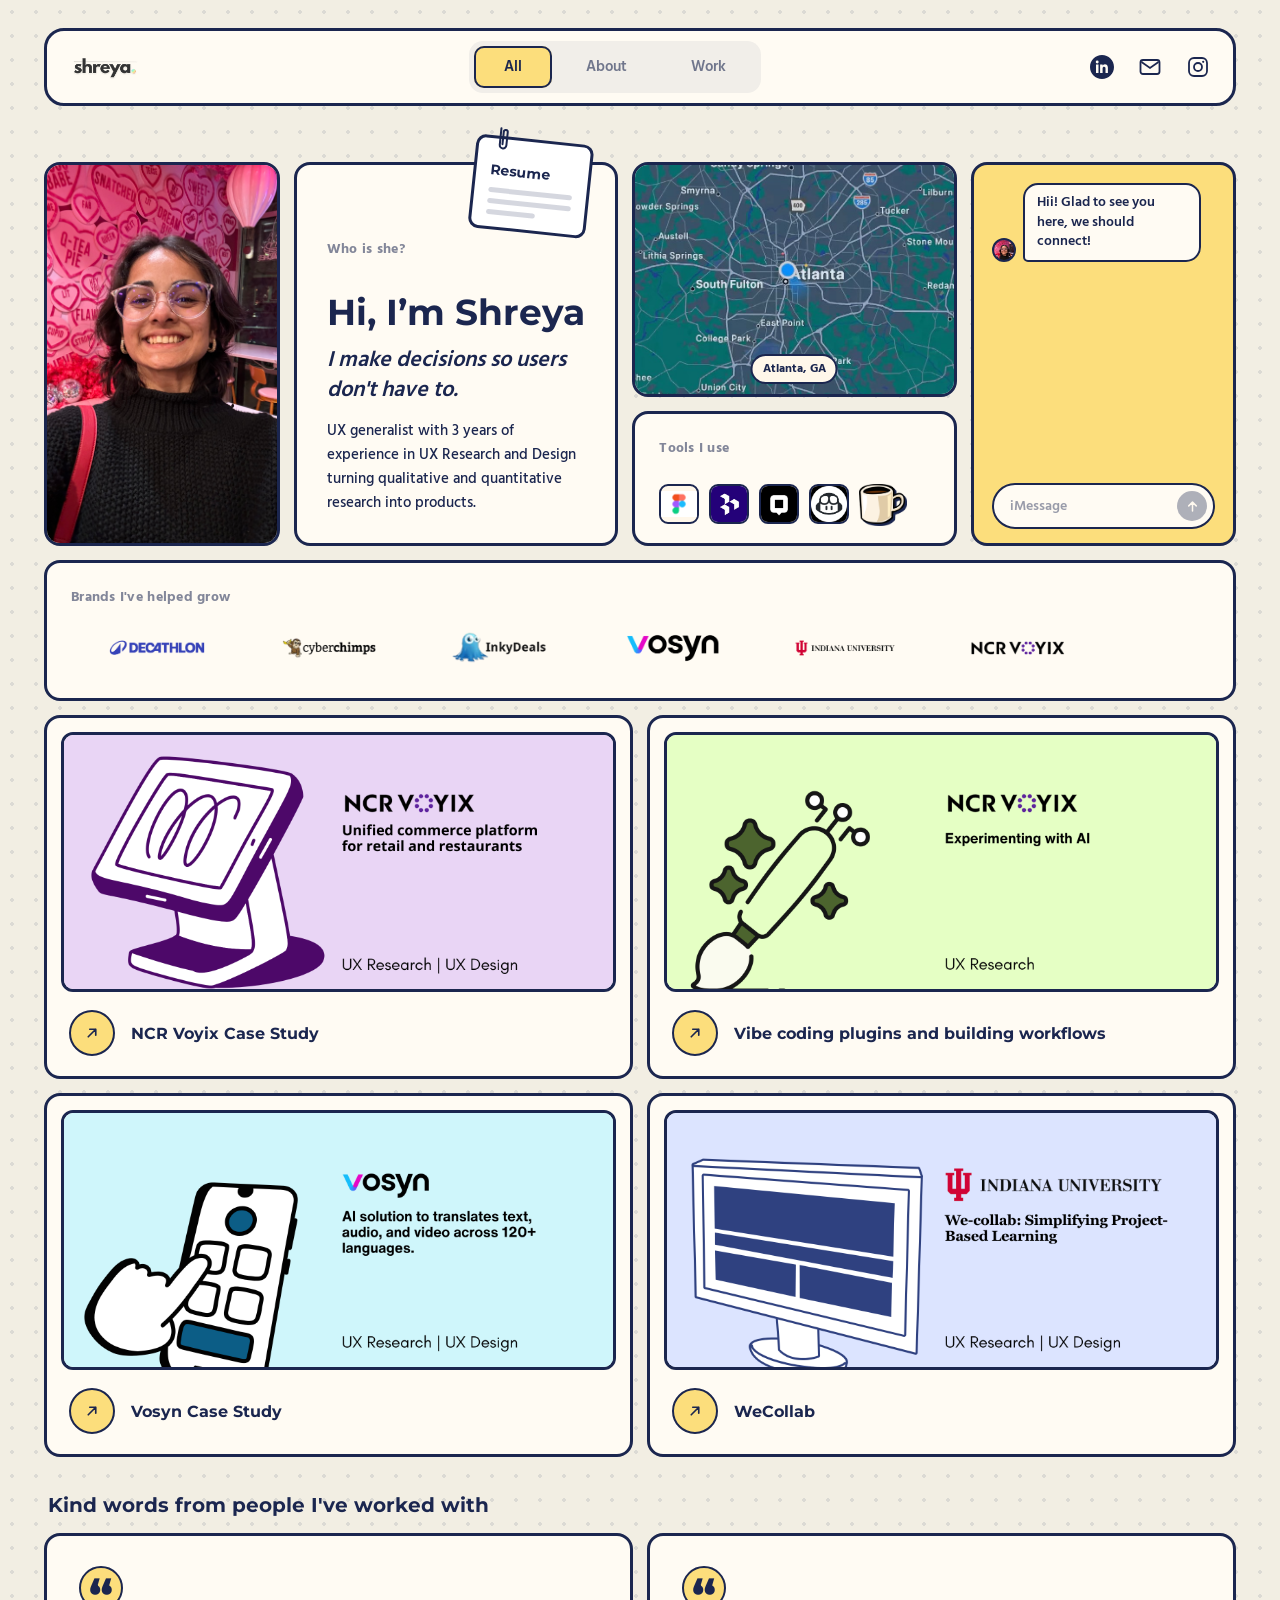
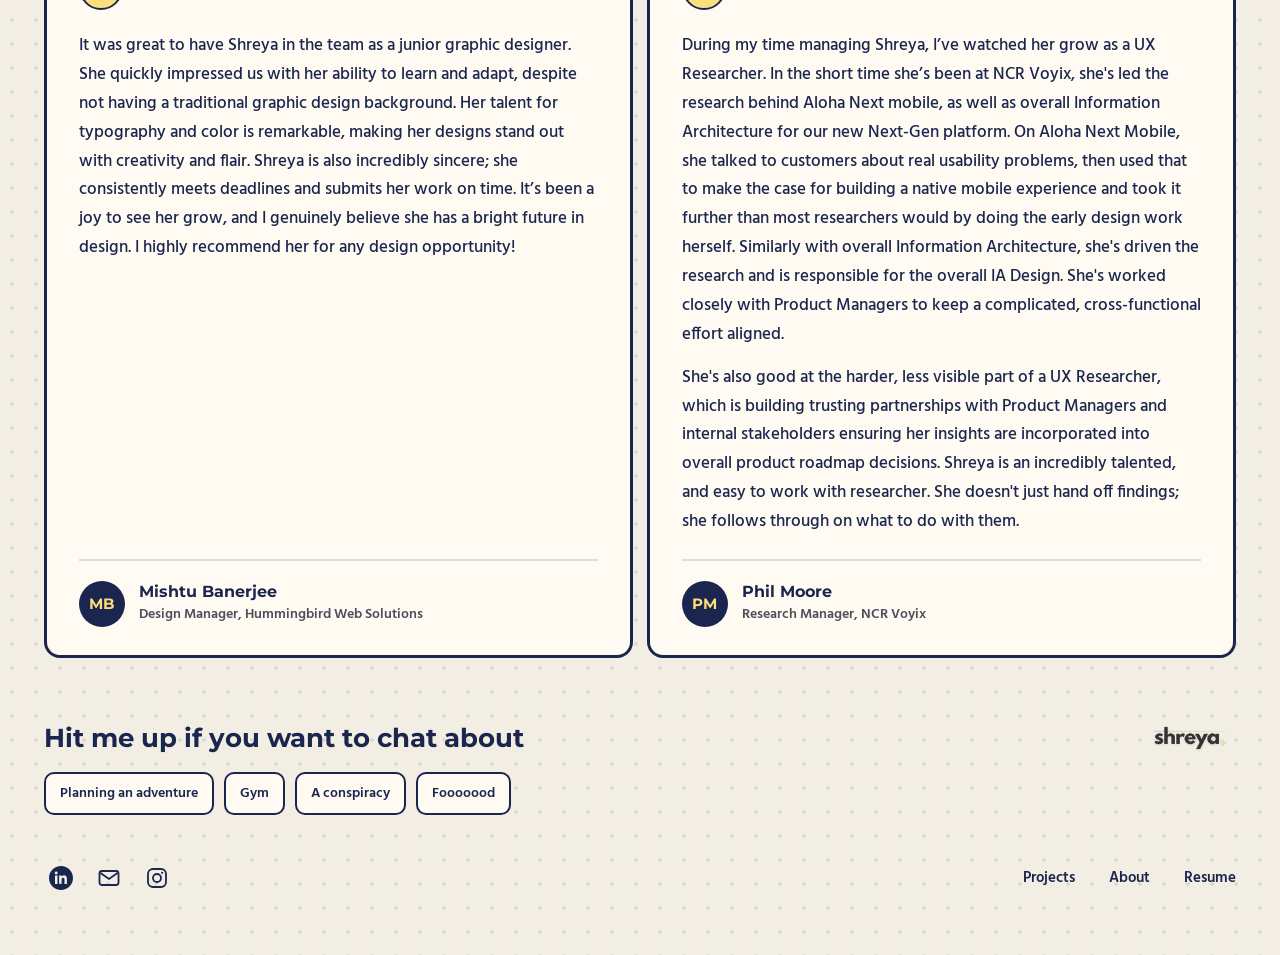
==== commit 974d8d17: "Bring back testimonials on Home and Work, add first two quotes, update NCR role copy Co-Authored-By:" ====
--- a/index.html
+++ b/index.html
@@ -17,7 +17,7 @@
   <link rel="preconnect" href="https://fonts.googleapis.com" />
   <link rel="preconnect" href="https://fonts.gstatic.com" crossorigin />
   <link href="https://fonts.googleapis.com/css2?family=Montserrat:wght@600;700;800&family=Hind:wght@400;500;600;700&display=swap" rel="stylesheet" />
-  <link rel="stylesheet" href="style.css?v=51" />
+  <link rel="stylesheet" href="style.css?v=57" />
   <link rel="icon" href="data:image/svg+xml,<svg xmlns='http://www.w3.org/2000/svg' viewBox='0 0 100 100'><text y='.9em' font-size='90'>☕</text></svg>" />
 </head>
 <body>
@@ -121,6 +121,11 @@
         <div class="masonry-col" id="projects-home-col1"></div>
         <div class="masonry-col" id="projects-home-col2"></div>
       </div>
+
+      <section class="testimonials-section" hidden>
+        <p class="section-label">Kind words from people I've worked with</p>
+        <div class="testimonials-grid" data-testimonials></div>
+      </section>
     </main>
 
     <!-- ============ VIEW: ABOUT ============ -->
@@ -141,7 +146,8 @@
       </div>
       <div class="projects-grid" id="projects-work"></div>
       <section class="testimonials-section" hidden>
-        <div class="testimonials-grid" id="testimonials"></div>
+        <p class="section-label">Kind words from people I've worked with</p>
+        <div class="testimonials-grid" data-testimonials></div>
       </section>
     </main>
 
@@ -214,6 +220,6 @@
     </footer>
   </div>
 
-  <script src="script.js?v=43"></script>
+  <script src="script.js?v=47"></script>
 </body>
 </html>
--- a/style.css
+++ b/style.css
@@ -696,7 +696,8 @@
   gap: 12px;
   margin-bottom: 14px;
 }
-.carousel-stage img {
+.carousel-stage img,
+.carousel-stage video {
   flex: 1;
   min-width: 0;
   width: 100%;
@@ -706,6 +707,8 @@
   border: var(--border-w) solid var(--navy);
   display: block;
 }
+/* video slides keep their whole frame (phone clips are often portrait) on a navy mat */
+.carousel-stage video { object-fit: contain; background: var(--navy); }
 .carousel-arrow {
   width: 40px; height: 40px;
   border-radius: 50%;
@@ -745,22 +748,30 @@
 }
 .spotify-placeholder p { font-weight: 500; line-height: 1.55; font-size: 14.5px; color: var(--ink-soft); }
 
-/* testimonials — 3 even bento boxes at the bottom of Work */
-.testimonials-section { margin-top: 14px; }
-.testimonials-grid { display: grid; grid-template-columns: repeat(3, 1fr); gap: 14px; }
-.testimonial-card { display: flex; flex-direction: column; justify-content: space-between; min-height: 190px; }
-.testimonial-quote { font-family: "Hind", sans-serif; font-style: italic; font-weight: 600; font-size: 16px; line-height: 1.5; }
-.testimonial-name { font-family: "Montserrat", sans-serif; font-weight: 700; font-size: 14.5px; margin-top: 18px; }
-.testimonial-role { font-weight: 600; font-size: 13px; opacity: 0.65; margin-top: 2px; }
-.testimonial-empty {
-  border-style: dashed;
-  box-shadow: none;
-  align-items: center;
-  justify-content: center;
-  text-align: center;
-  background: var(--bg);
-}
-.testimonial-empty p { color: var(--ink-soft); font-weight: 500; font-size: 14.5px; }
+/* testimonials — filled-in quotes only; 1 → one wide card, 2 → two columns, 3 → three */
+.testimonials-section { margin-top: 36px; }
+.section-label { font-family: "Montserrat", sans-serif; font-weight: 700; font-size: 20px; margin: 0 4px 16px; }
+.testimonials-grid { display: grid; grid-template-columns: repeat(3, minmax(0, 1fr)); gap: 14px; }
+.testimonials-grid[data-count="1"] { grid-template-columns: minmax(0, 1fr); }
+.testimonials-grid[data-count="2"] { grid-template-columns: repeat(2, minmax(0, 1fr)); }
+.testimonial-card { position: relative; display: flex; flex-direction: column; justify-content: space-between; gap: 22px; margin: 0; padding: 30px 32px 28px; }
+.testimonial-mark {
+  display: grid; place-items: center;
+  width: 44px; height: 44px; padding-top: 14px;
+  background: var(--yellow); border: 2px solid var(--navy); border-radius: 50%;
+  font-family: "Montserrat", sans-serif; font-weight: 800; font-size: 44px; line-height: 0; color: var(--navy);
+}
+.testimonial-quote { flex: 1; margin: 0; font-weight: 500; font-size: 16.5px; line-height: 1.75; }
+.testimonial-quote p + p { margin-top: 14px; }
+.testimonials-grid[data-count="1"] .testimonial-quote { font-size: 19px; line-height: 1.8; max-width: 860px; }
+.testimonial-who { display: flex; align-items: center; gap: 14px; padding-top: 20px; border-top: 2px solid rgba(27, 38, 79, 0.14); }
+.testimonial-avatar {
+  flex: none; display: grid; place-items: center; width: 46px; height: 46px;
+  background: var(--navy); color: var(--yellow); border-radius: 50%;
+  font-family: "Montserrat", sans-serif; font-weight: 700; font-size: 15px; letter-spacing: 0.02em;
+}
+.testimonial-name { font-family: "Montserrat", sans-serif; font-weight: 700; font-size: 16px; }
+.testimonial-role { font-weight: 600; font-size: 14px; color: var(--ink-soft); margin-top: 2px; }
 
 /* ============ work view: timeline ============ */
 .card-timeline { margin-bottom: 14px; padding: 40px 28px; }
@@ -869,7 +880,8 @@
   .project-nav button { border-left: none; border-bottom: 3px solid transparent; padding: 4px 2px 8px; white-space: nowrap; }
   .project-nav button.is-active { border-left-color: transparent; border-bottom-color: var(--brand, var(--yellow)); }
   .tl-dot { box-shadow: none; }
-  .testimonials-grid { grid-template-columns: 1fr; }
+  .testimonials-grid, .testimonials-grid[data-count] { grid-template-columns: minmax(0, 1fr); }
+  .testimonial-card { padding: 24px 22px; }
 }
 
 @media (max-width: 640px) {
@@ -983,7 +995,6 @@
 }
 .pull-quote cite { display: block; font-style: normal; font-size: 15px; font-weight: 700; color: var(--ink-soft); }
 
-.is-article .project-body { max-width: 720px; }
 .is-article .project-body p { font-size: 18px; line-height: 1.8; margin-bottom: 28px; }
 .is-article .project-body ul { margin: 0 0 36px 24px; }
 .is-article .project-body li { font-size: 18px; line-height: 1.75; margin-bottom: 18px; }
@@ -1050,9 +1061,3 @@
 .gate-eye .eye-off { display: none; }
 .gate-eye[aria-pressed="true"] .eye-open { display: none; }
 .gate-eye[aria-pressed="true"] .eye-off { display: block; }
-
-/* article pages: the title block, lock screen and body share one centered reading column */
-.is-article #project-category,
-.is-article h1,
-.is-article .gate,
-.is-article .project-body { max-width: 720px; margin-left: auto; margin-right: auto; }
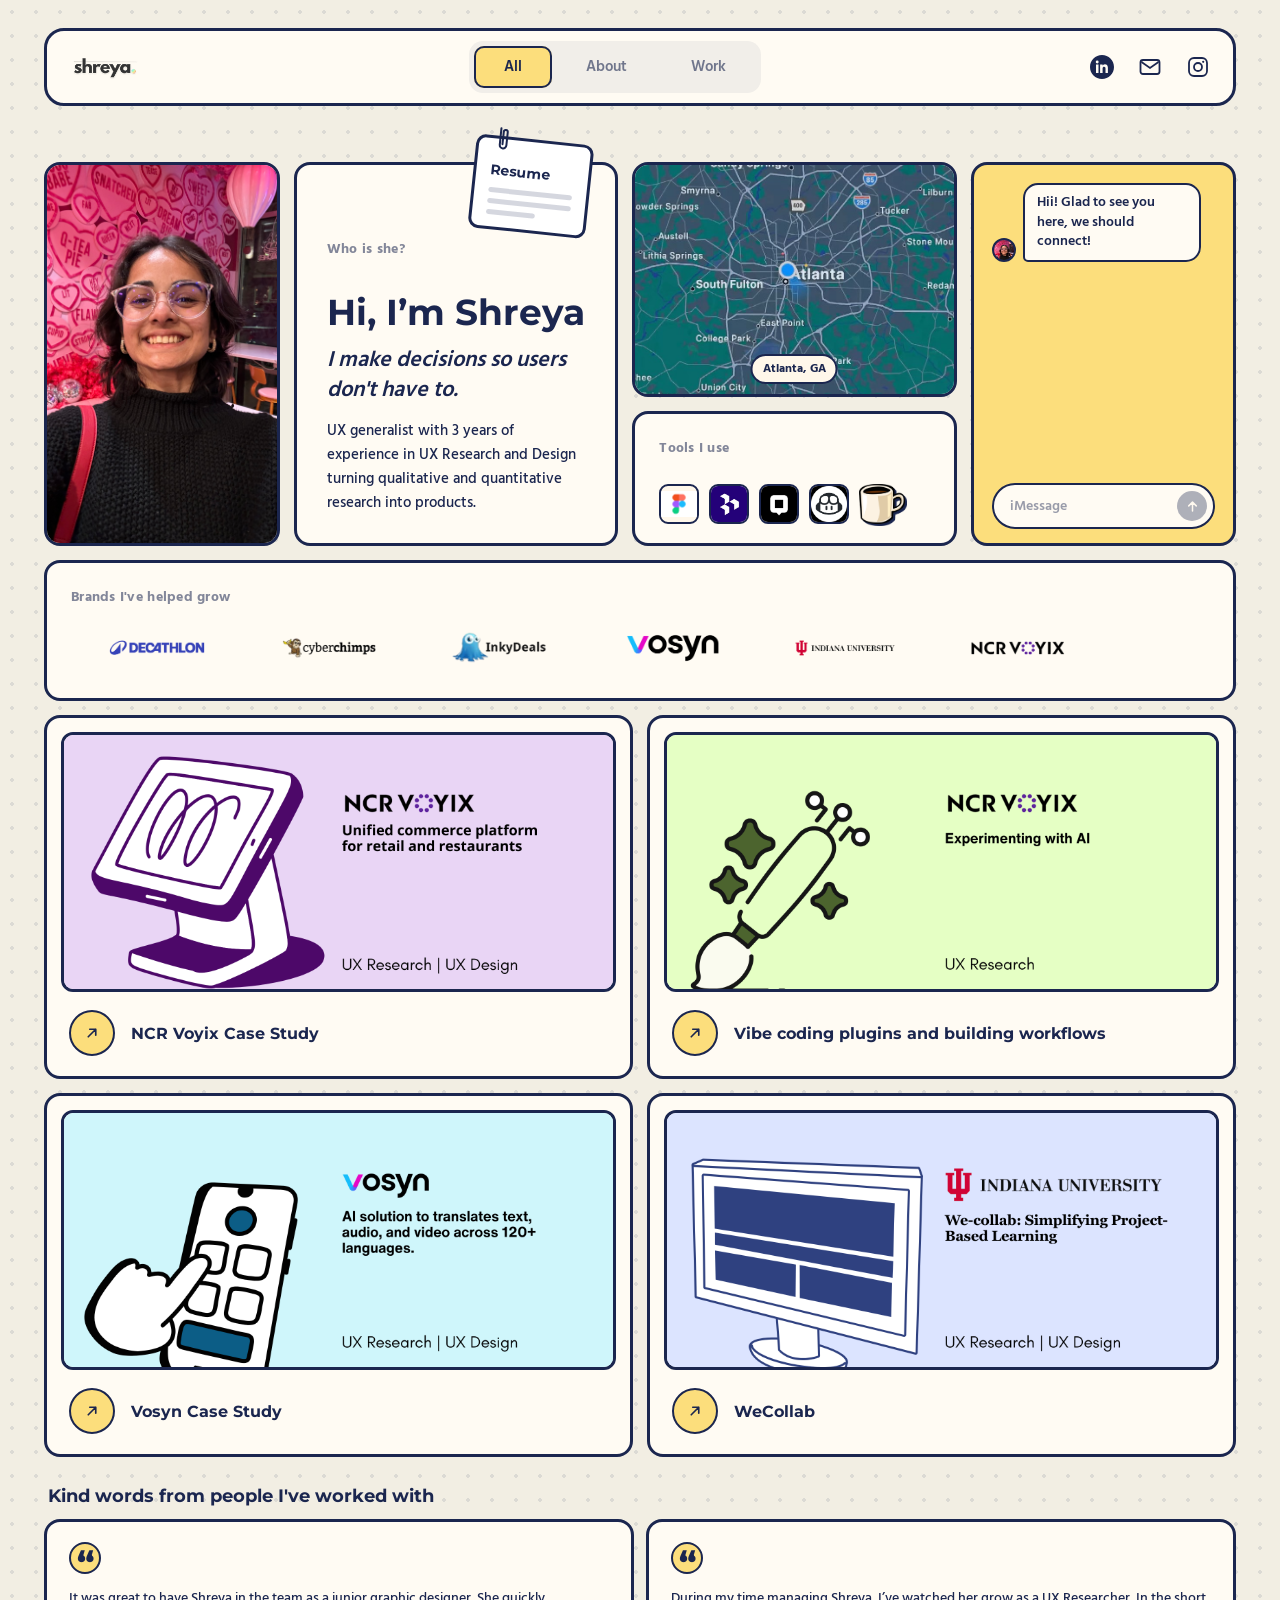
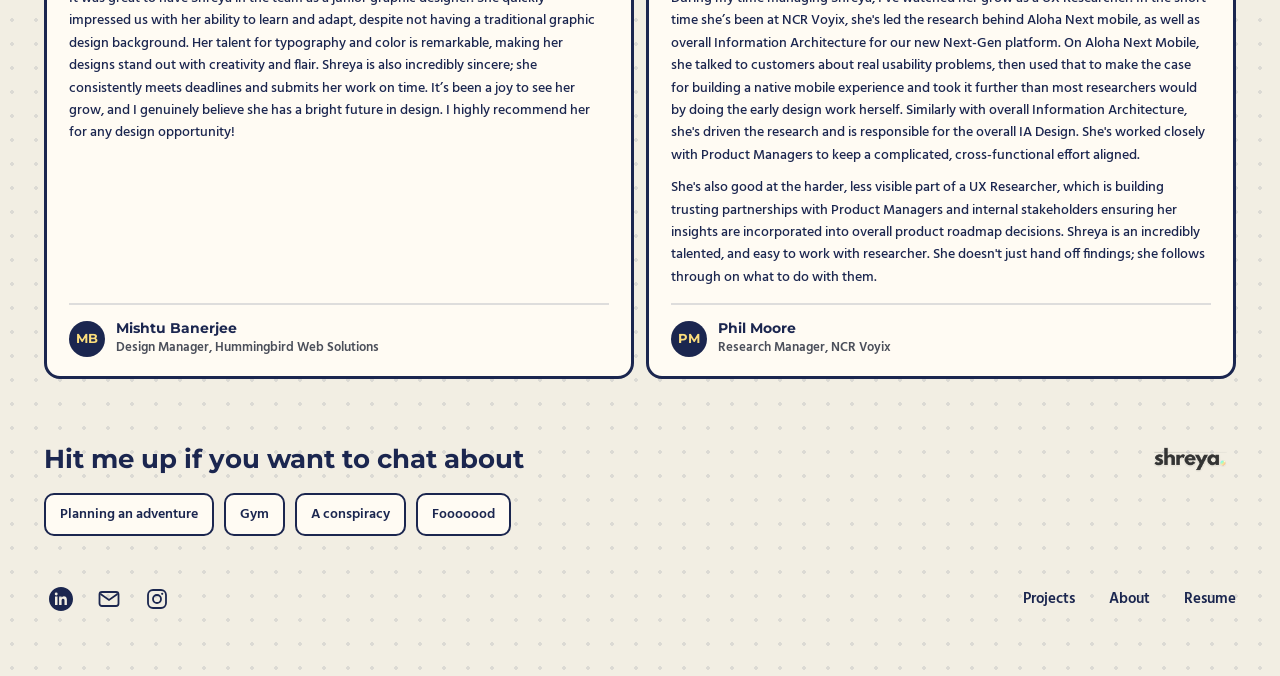
==== commit 16c6e464: "Make testimonial cards smaller Co-Authored-By: Claude Sonnet 5.5 <noreply@anthropic.com>" ====
--- a/index.html
+++ b/index.html
@@ -17,7 +17,7 @@
   <link rel="preconnect" href="https://fonts.googleapis.com" />
   <link rel="preconnect" href="https://fonts.gstatic.com" crossorigin />
   <link href="https://fonts.googleapis.com/css2?family=Montserrat:wght@600;700;800&family=Hind:wght@400;500;600;700&display=swap" rel="stylesheet" />
-  <link rel="stylesheet" href="style.css?v=57" />
+  <link rel="stylesheet" href="style.css?v=58" />
   <link rel="icon" href="data:image/svg+xml,<svg xmlns='http://www.w3.org/2000/svg' viewBox='0 0 100 100'><text y='.9em' font-size='90'>☕</text></svg>" />
 </head>
 <body>
--- a/style.css
+++ b/style.css
@@ -749,29 +749,29 @@
 .spotify-placeholder p { font-weight: 500; line-height: 1.55; font-size: 14.5px; color: var(--ink-soft); }
 
 /* testimonials — filled-in quotes only; 1 → one wide card, 2 → two columns, 3 → three */
-.testimonials-section { margin-top: 36px; }
-.section-label { font-family: "Montserrat", sans-serif; font-weight: 700; font-size: 20px; margin: 0 4px 16px; }
-.testimonials-grid { display: grid; grid-template-columns: repeat(3, minmax(0, 1fr)); gap: 14px; }
+.testimonials-section { margin-top: 28px; }
+.section-label { font-family: "Montserrat", sans-serif; font-weight: 700; font-size: 18px; margin: 0 4px 12px; }
+.testimonials-grid { display: grid; grid-template-columns: repeat(3, minmax(0, 1fr)); gap: 12px; }
 .testimonials-grid[data-count="1"] { grid-template-columns: minmax(0, 1fr); }
 .testimonials-grid[data-count="2"] { grid-template-columns: repeat(2, minmax(0, 1fr)); }
-.testimonial-card { position: relative; display: flex; flex-direction: column; justify-content: space-between; gap: 22px; margin: 0; padding: 30px 32px 28px; }
+.testimonial-card { position: relative; display: flex; flex-direction: column; gap: 14px; margin: 0; padding: 20px 22px 18px; }
 .testimonial-mark {
   display: grid; place-items: center;
-  width: 44px; height: 44px; padding-top: 14px;
+  width: 32px; height: 32px; padding-top: 10px;
   background: var(--yellow); border: 2px solid var(--navy); border-radius: 50%;
-  font-family: "Montserrat", sans-serif; font-weight: 800; font-size: 44px; line-height: 0; color: var(--navy);
-}
-.testimonial-quote { flex: 1; margin: 0; font-weight: 500; font-size: 16.5px; line-height: 1.75; }
-.testimonial-quote p + p { margin-top: 14px; }
-.testimonials-grid[data-count="1"] .testimonial-quote { font-size: 19px; line-height: 1.8; max-width: 860px; }
-.testimonial-who { display: flex; align-items: center; gap: 14px; padding-top: 20px; border-top: 2px solid rgba(27, 38, 79, 0.14); }
+  font-family: "Montserrat", sans-serif; font-weight: 800; font-size: 32px; line-height: 0; color: var(--navy);
+}
+.testimonial-quote { flex: 1; margin: 0; font-weight: 500; font-size: 14px; line-height: 1.6; }
+.testimonials-grid[data-count="1"] .testimonial-quote { font-size: 16px; max-width: 820px; }
+.testimonial-quote p + p { margin-top: 10px; }
+.testimonial-who { display: flex; align-items: center; gap: 11px; padding-top: 14px; border-top: 2px solid rgba(27, 38, 79, 0.14); }
 .testimonial-avatar {
-  flex: none; display: grid; place-items: center; width: 46px; height: 46px;
+  flex: none; display: grid; place-items: center; width: 36px; height: 36px;
   background: var(--navy); color: var(--yellow); border-radius: 50%;
-  font-family: "Montserrat", sans-serif; font-weight: 700; font-size: 15px; letter-spacing: 0.02em;
-}
-.testimonial-name { font-family: "Montserrat", sans-serif; font-weight: 700; font-size: 16px; }
-.testimonial-role { font-weight: 600; font-size: 14px; color: var(--ink-soft); margin-top: 2px; }
+  font-family: "Montserrat", sans-serif; font-weight: 700; font-size: 12.5px; letter-spacing: 0.02em;
+}
+.testimonial-name { font-family: "Montserrat", sans-serif; font-weight: 700; font-size: 14px; }
+.testimonial-role { font-weight: 600; font-size: 12.5px; color: var(--ink-soft); margin-top: 1px; }
 
 /* ============ work view: timeline ============ */
 .card-timeline { margin-bottom: 14px; padding: 40px 28px; }
@@ -881,7 +881,7 @@
   .project-nav button.is-active { border-left-color: transparent; border-bottom-color: var(--brand, var(--yellow)); }
   .tl-dot { box-shadow: none; }
   .testimonials-grid, .testimonials-grid[data-count] { grid-template-columns: minmax(0, 1fr); }
-  .testimonial-card { padding: 24px 22px; }
+  .testimonial-card { padding: 18px 18px 16px; }
 }
 
 @media (max-width: 640px) {
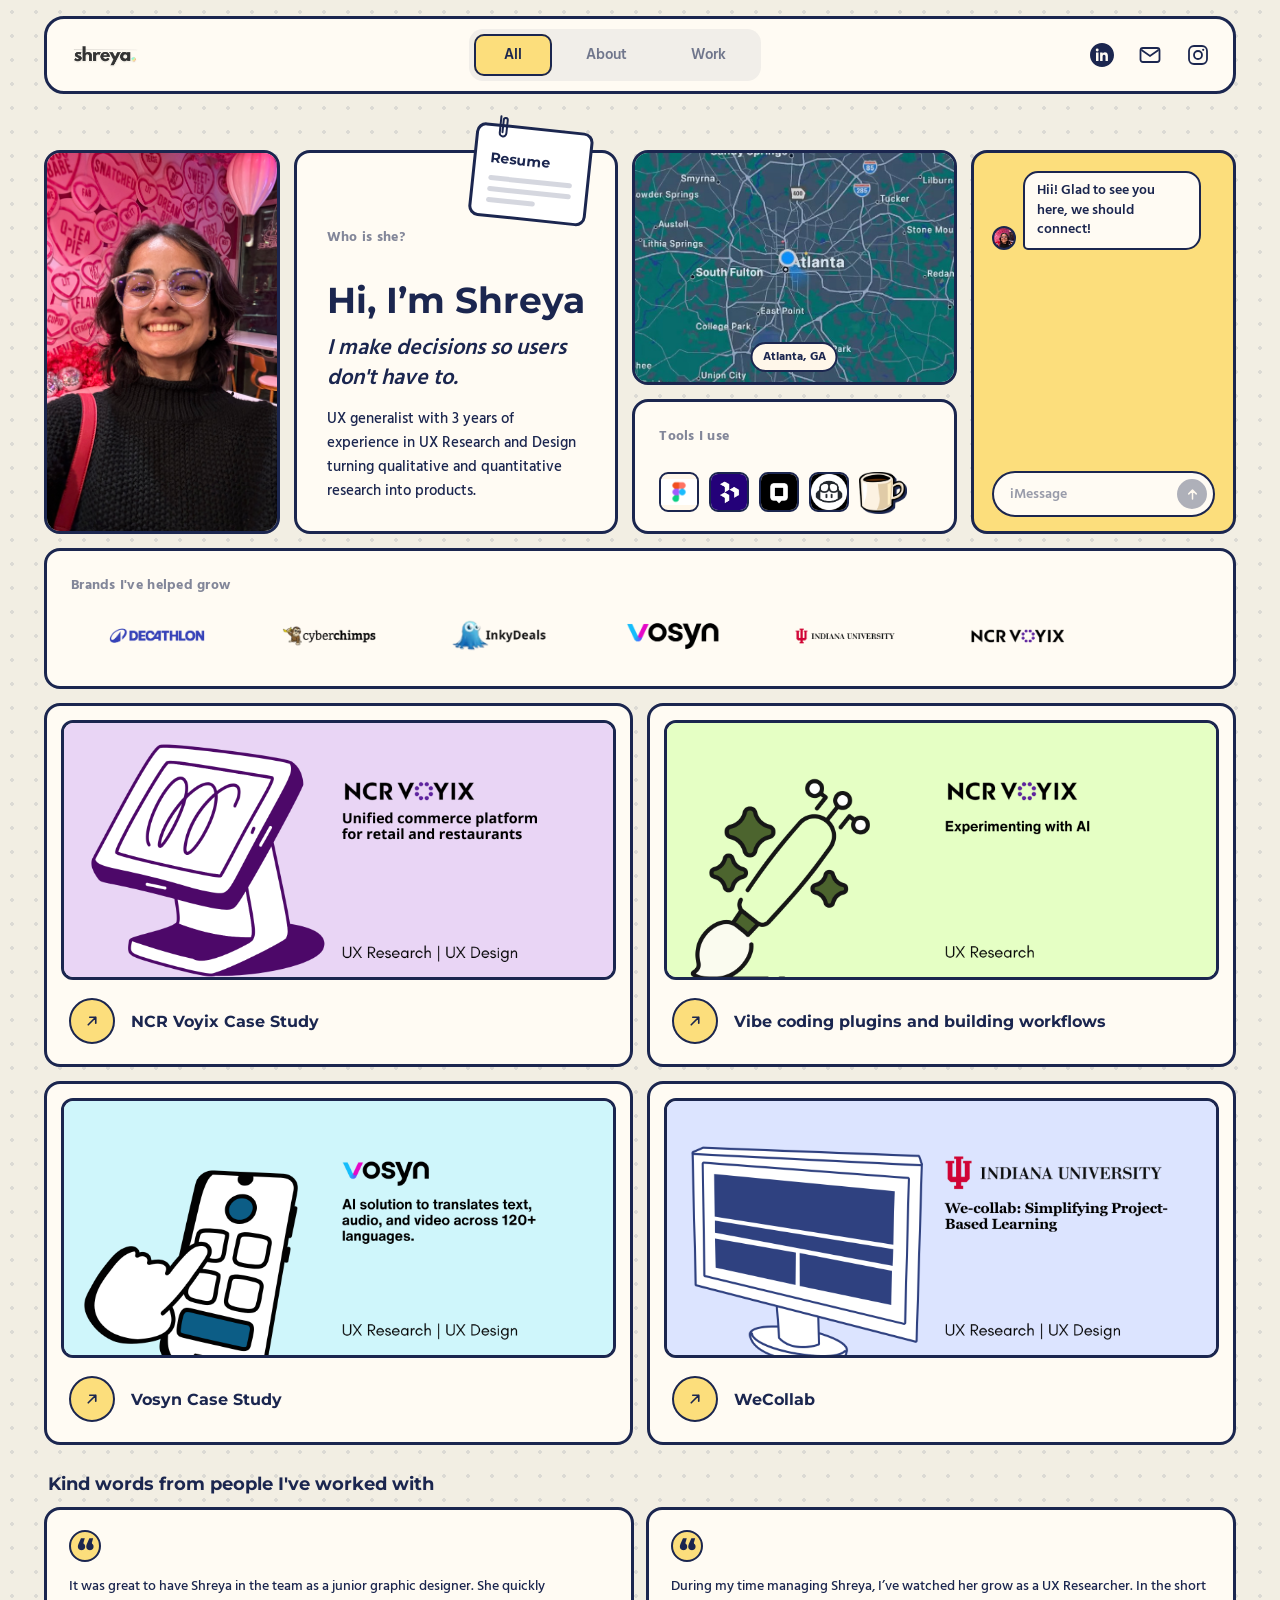
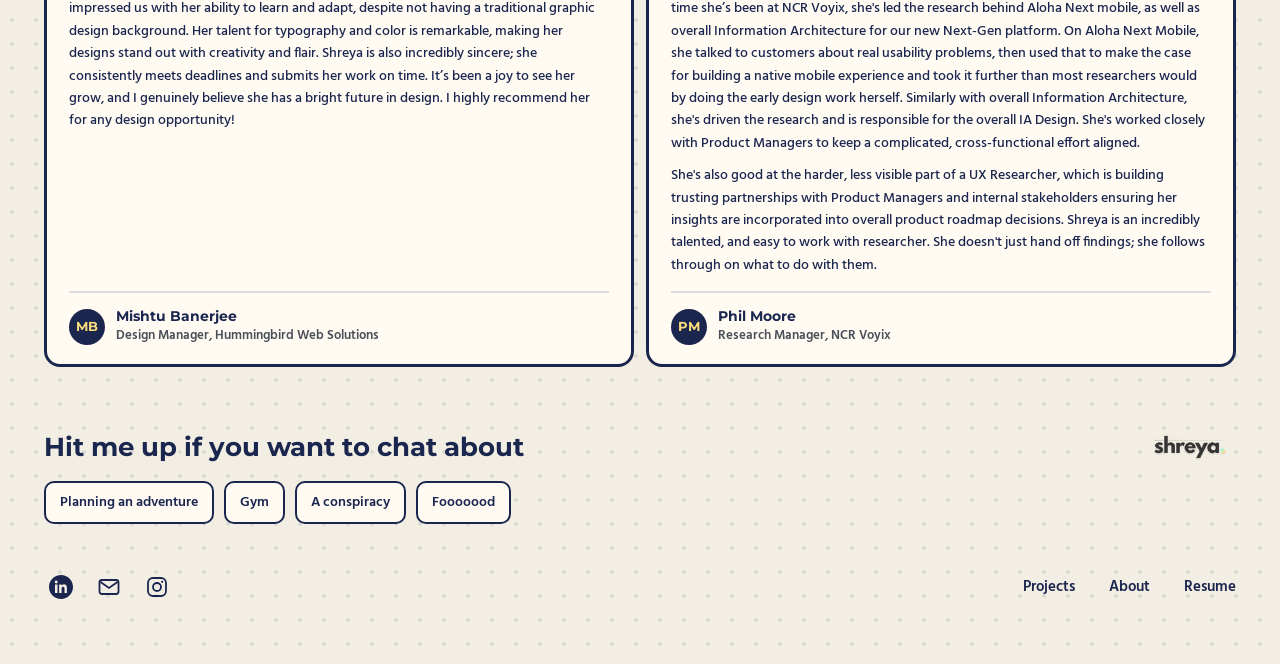
==== commit 32dd31a4: "Pin the header to the window so it stays in place on every page Co-Authored-By: Claude Sonnet 5.5 <n" ====
--- a/index.html
+++ b/index.html
@@ -17,7 +17,7 @@
   <link rel="preconnect" href="https://fonts.googleapis.com" />
   <link rel="preconnect" href="https://fonts.gstatic.com" crossorigin />
   <link href="https://fonts.googleapis.com/css2?family=Montserrat:wght@600;700;800&family=Hind:wght@400;500;600;700&display=swap" rel="stylesheet" />
-  <link rel="stylesheet" href="style.css?v=58" />
+  <link rel="stylesheet" href="style.css?v=59" />
   <link rel="icon" href="data:image/svg+xml,<svg xmlns='http://www.w3.org/2000/svg' viewBox='0 0 100 100'><text y='.9em' font-size='90'>☕</text></svg>" />
 </head>
 <body>
@@ -25,7 +25,8 @@
   <div class="page">
 
     <!-- ============ HEADER ============ -->
-    <header class="site-header">
+    <div class="site-header-slot" id="header-slot">
+    <header class="site-header" id="site-header">
       <a class="logo" href="#home" data-nav="home">
         <img src="Homepage/mylogo.png" alt="Shreya Pabalkar" />
       </a>
@@ -48,6 +49,7 @@
         </a>
       </div>
     </header>
+    </div>
 
     <!-- ============ VIEW: HOME ============ -->
     <main id="view-home" class="view">
@@ -220,6 +222,6 @@
     </footer>
   </div>
 
-  <script src="script.js?v=47"></script>
+  <script src="script.js?v=48"></script>
 </body>
 </html>
--- a/style.css
+++ b/style.css
@@ -39,7 +39,7 @@
 .page {
   max-width: 1240px;
   margin: 0 auto;
-  padding: 28px 24px 60px;
+  padding: 16px 24px 60px;
 }
 
 h1, h2, .paper-title { font-family: "Montserrat", sans-serif; }
@@ -66,17 +66,21 @@
 }
 
 /* ============ header ============
-   Sticky, white, bordered — stays put while the page scrolls beneath it
-   (similar to marco.fyi's persistent nav). */
+   Fixed, white, bordered — pinned 16px from the top of the window on every page, so it
+   never drifts (sticky shifted during scroll bounce). The slot keeps its place in the
+   layout; script.js copies the header's height onto it. */
+.site-header-slot { margin-bottom: 56px; }
 .site-header {
-  position: sticky;
+  position: fixed;
   top: 16px;
+  left: 50%;
+  transform: translateX(-50%);
+  width: min(1192px, calc(100% - 48px));
   z-index: 40;
   display: flex;
   align-items: center;
   justify-content: space-between;
   gap: 16px;
-  margin-bottom: 56px;
   padding: 10px 18px;
   border-radius: 20px;
   background: var(--card);
@@ -885,8 +889,8 @@
 }
 
 @media (max-width: 640px) {
-  .page { padding: 18px 14px 30px; }
-  .site-header { flex-wrap: wrap; justify-content: center; }
+  .page { padding: 16px 14px 30px; }
+  .site-header { flex-wrap: wrap; justify-content: center; width: calc(100% - 28px); }
   .media-row { grid-template-columns: 1fr; }
   .media-row .project-inline-img { max-width: 100%; }
   .bento-grid {
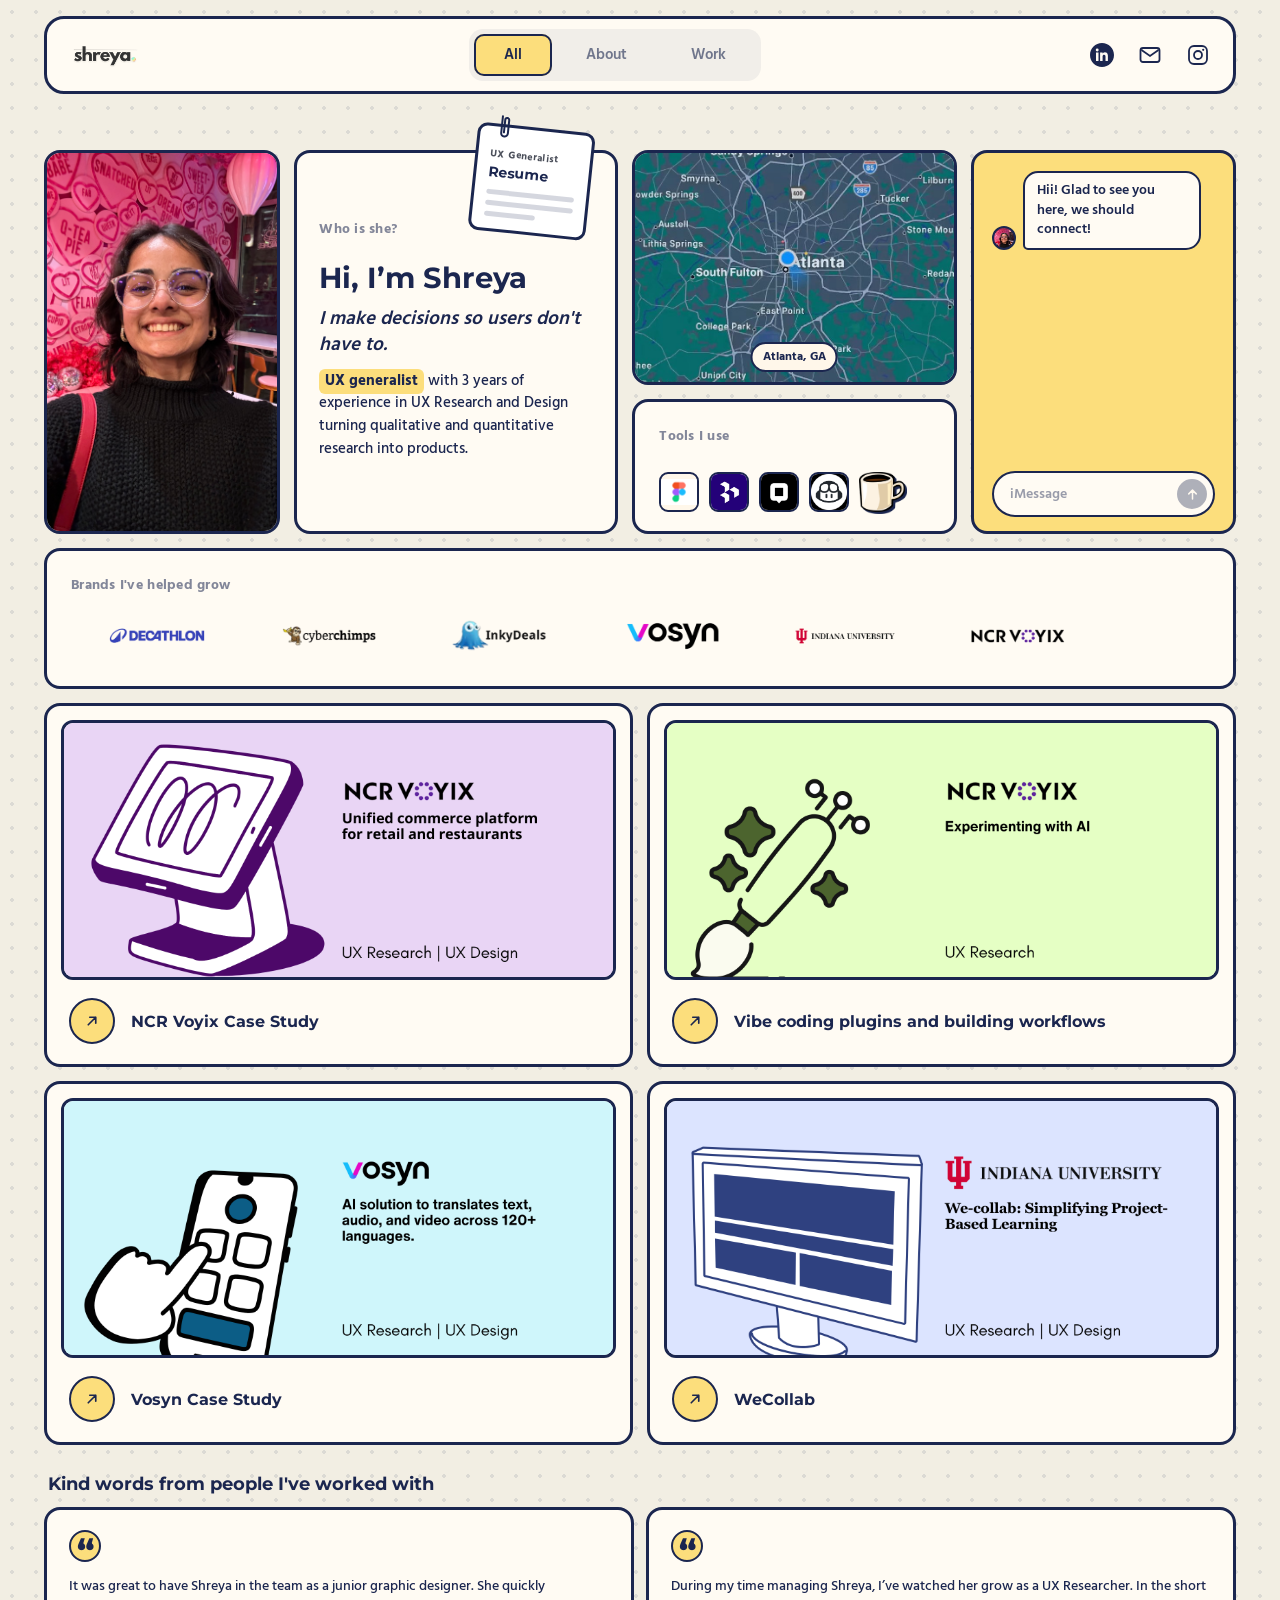
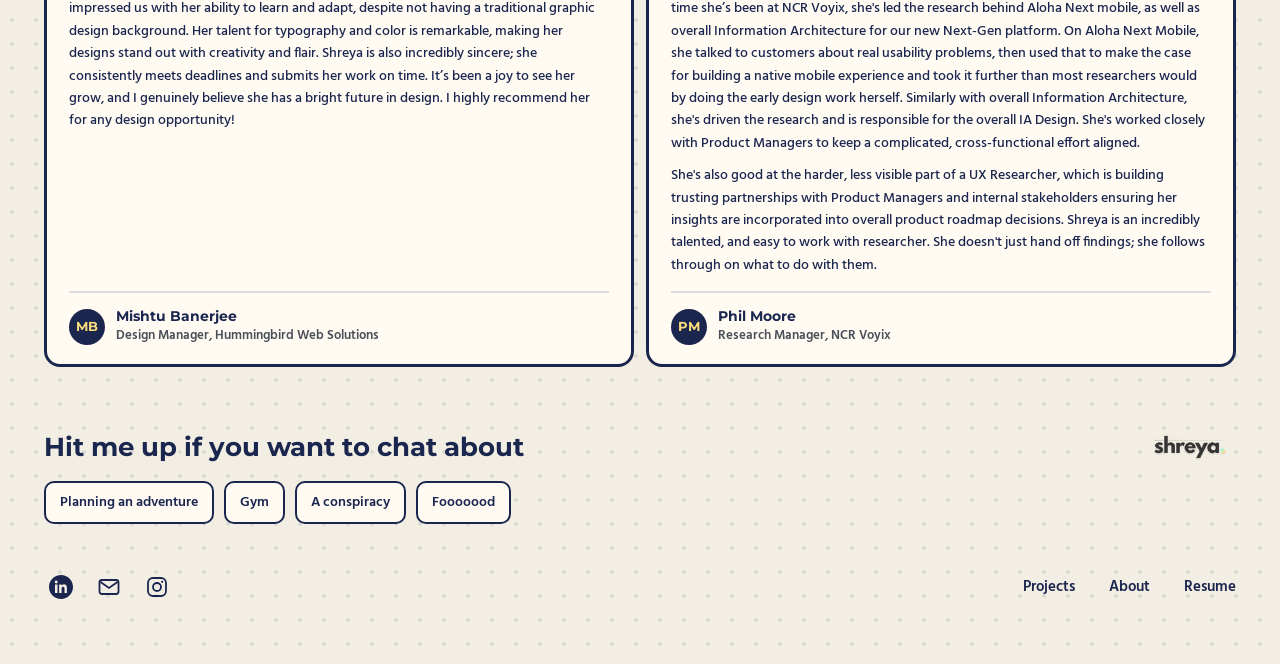
==== commit 3e257cae: "Update About page and carousel, add Problems image, highlight and resume label tweaks - About: new s" ====
--- a/index.html
+++ b/index.html
@@ -17,7 +17,7 @@
   <link rel="preconnect" href="https://fonts.googleapis.com" />
   <link rel="preconnect" href="https://fonts.gstatic.com" crossorigin />
   <link href="https://fonts.googleapis.com/css2?family=Montserrat:wght@600;700;800&family=Hind:wght@400;500;600;700&display=swap" rel="stylesheet" />
-  <link rel="stylesheet" href="style.css?v=59" />
+  <link rel="stylesheet" href="style.css?v=63" />
   <link rel="icon" href="data:image/svg+xml,<svg xmlns='http://www.w3.org/2000/svg' viewBox='0 0 100 100'><text y='.9em' font-size='90'>☕</text></svg>" />
 </head>
 <body>
@@ -68,6 +68,7 @@
               <path d="M8 3 v20 a4 4 0 0 0 8 0 V7 a2.4 2.4 0 0 0 -4.8 0 v15"
                     fill="none" stroke="#1B264F" stroke-width="2.4" stroke-linecap="round"/>
             </svg>
+            <span class="paper-kicker">UX Generalist</span>
             <span class="paper-title">Resume</span>
             <span class="paper-line"></span>
             <span class="paper-line"></span>
@@ -222,6 +223,6 @@
     </footer>
   </div>
 
-  <script src="script.js?v=48"></script>
+  <script src="script.js?v=52"></script>
 </body>
 </html>
--- a/style.css
+++ b/style.css
@@ -149,34 +149,37 @@
   grid-area: intro;
   position: relative;
   padding: 0;
+  container-type: inline-size; /* the text below scales with this card's width, so it fits at every window size */
 }
 .intro-body {
   height: 100%;
   overflow: hidden;
-  padding: 74px 30px 30px;
+  padding: 66px clamp(20px, 7cqw, 30px) 24px;
   display: flex;
   flex-direction: column;
   justify-content: flex-start;
 }
 .card-intro .card-label {
-  margin-bottom: 30px;
+  margin-bottom: 20px;
 }
 .card-intro h1 {
-  font-size: 36px;
+  font-size: clamp(25px, 9.2cqw, 36px);
   font-weight: 700;
   margin-bottom: 12px;
 }
 .intro-tagline {
   font-family: "Hind", sans-serif;
   font-style: italic;
-  font-size: 22px;
+  font-size: clamp(16px, 6cqw, 22px);
   font-weight: 600;
   line-height: 1.35;
-  margin-bottom: 14px;
-}
+  margin-bottom: 12px;
+}
+/* ==highlight== in any md text — a yellow marker swipe */
+mark { background: var(--yellow); color: inherit; font-weight: 700; padding: 1px 6px; border-radius: 6px; -webkit-box-decoration-break: clone; box-decoration-break: clone; }
 .intro-about {
-  font-size: 15px;
-  line-height: 1.6;
+  font-size: clamp(13px, 4.6cqw, 15px);
+  line-height: 1.55;
   font-weight: 500;
 }
 
@@ -187,7 +190,7 @@
   top: -26px;
   right: 30px;
   width: 118px;
-  padding: 22px 14px 12px;
+  padding: 22px 12px 12px;
   background: #FFFFFF;
   border: var(--border-w) solid var(--navy);
   border-radius: 10px;
@@ -214,6 +217,17 @@
   left: 14px;
   width: 20px;
   height: 30px;
+}
+.paper-kicker {
+  display: block;
+  font-family: "Hind", sans-serif;
+  font-weight: 700;
+  font-size: 10px;
+  line-height: 1;
+  letter-spacing: 0.04em;
+  white-space: nowrap;
+  color: var(--ink-soft);
+  margin-bottom: 4px;
 }
 .paper-title {
   display: block;
@@ -678,6 +692,10 @@
 .about-secondary { display: grid; grid-template-columns: 1.3fr 1fr; gap: 14px; align-items: stretch; }
 
 .card-story h2 { font-size: 25px; font-weight: 700; margin-bottom: 18px; }
+.card-story { display: flow-root; }
+.story-photo { float: right; width: 230px; margin: 4px 0 16px 28px; }
+.story-photo img { display: block; width: 100%; height: auto; border: var(--border-w) solid var(--navy); border-radius: 14px; background: var(--card); }
+@media (max-width: 640px) { .story-photo { float: none; width: min(260px, 100%); margin: 4px auto 18px; } }
 .card-story p:not(.card-label) { line-height: 1.65; font-weight: 500; margin-bottom: 16px; }
 .card-story .card-label { margin-top: 6px; margin-bottom: 8px; }
 .card-story a { color: inherit; }
